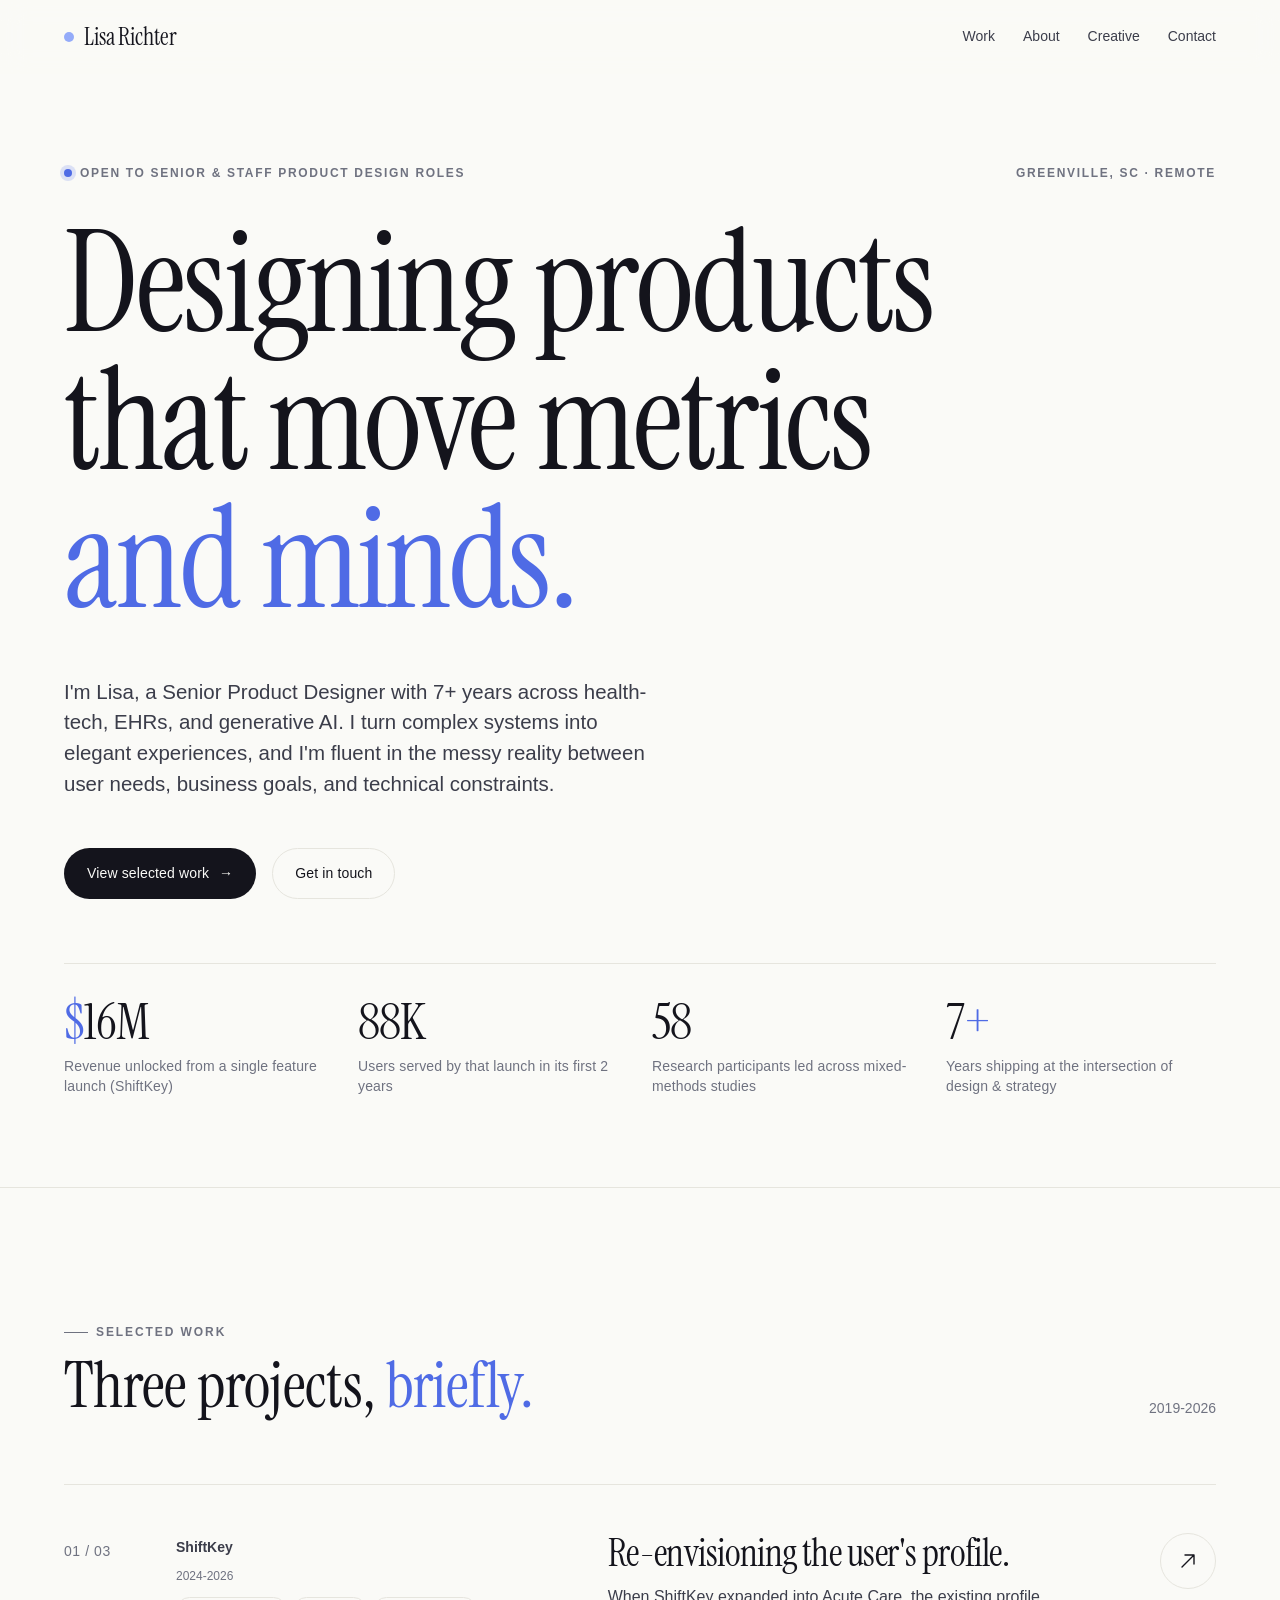
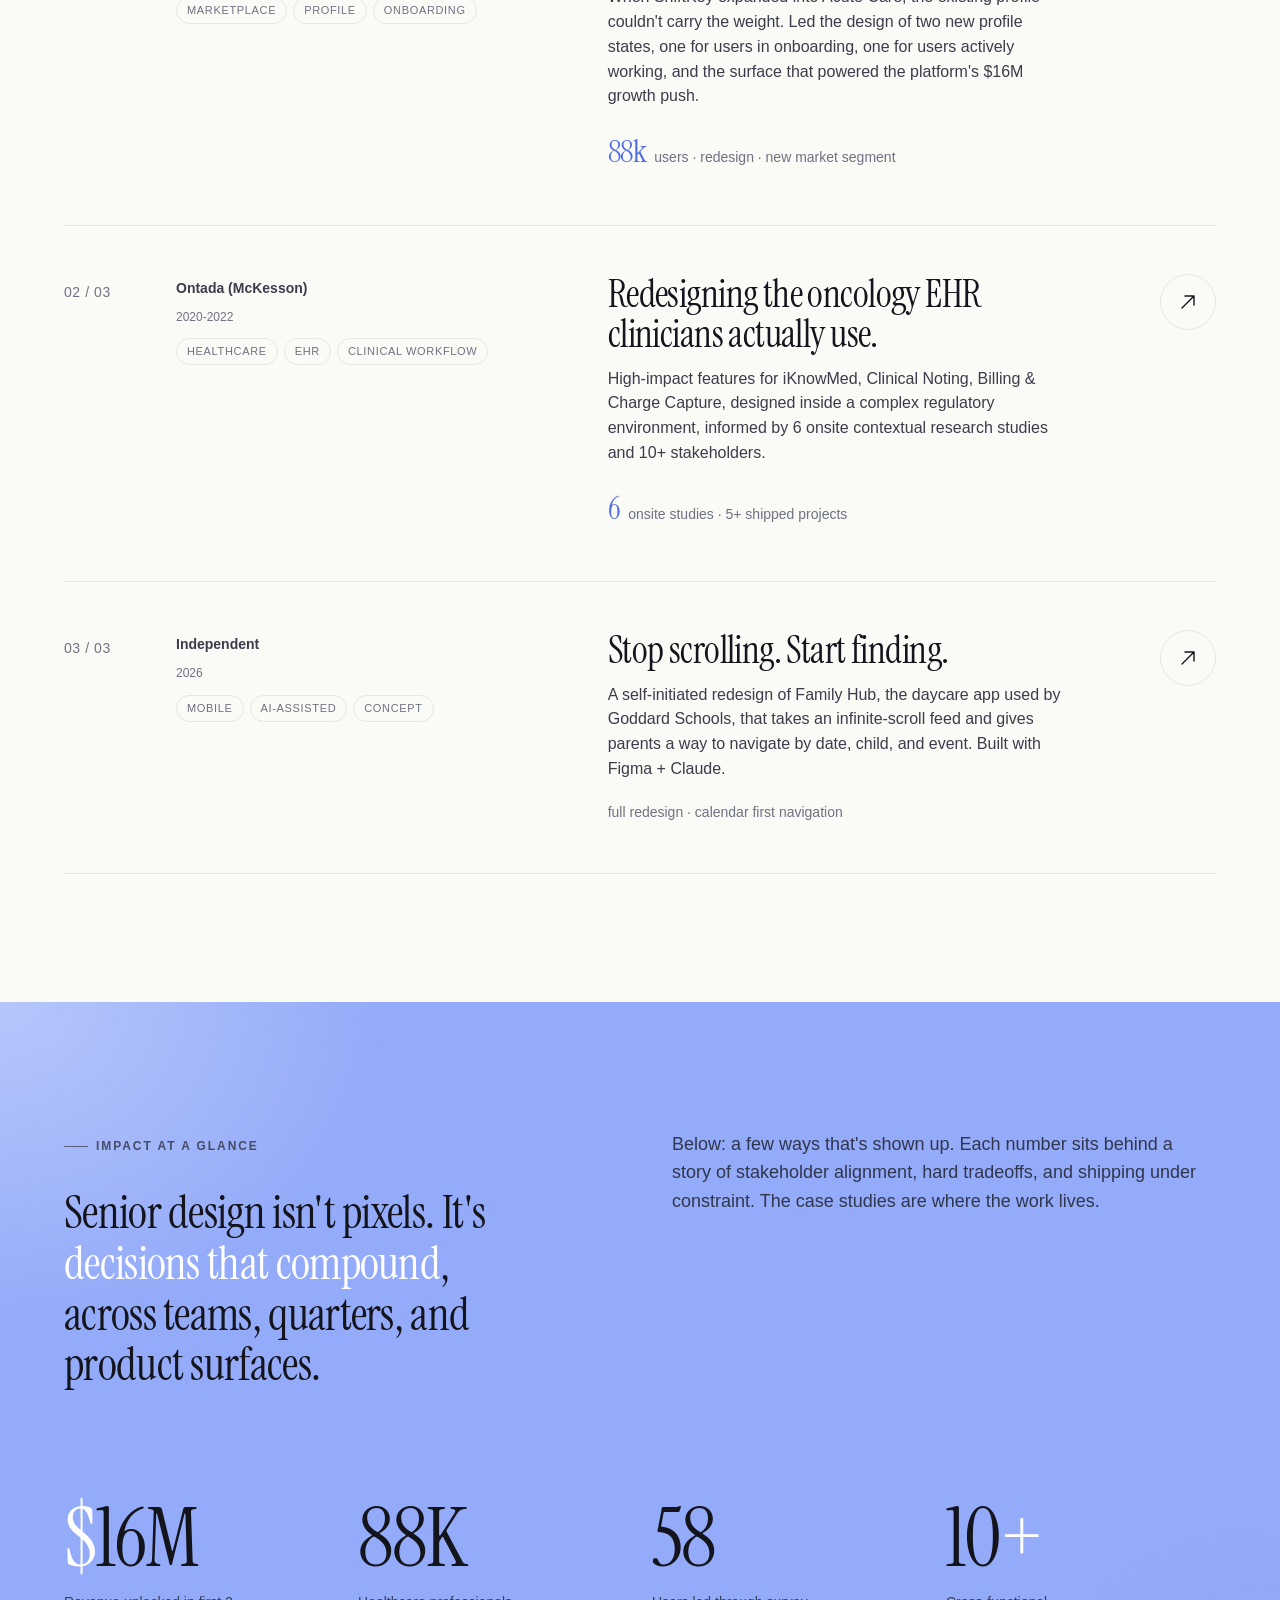
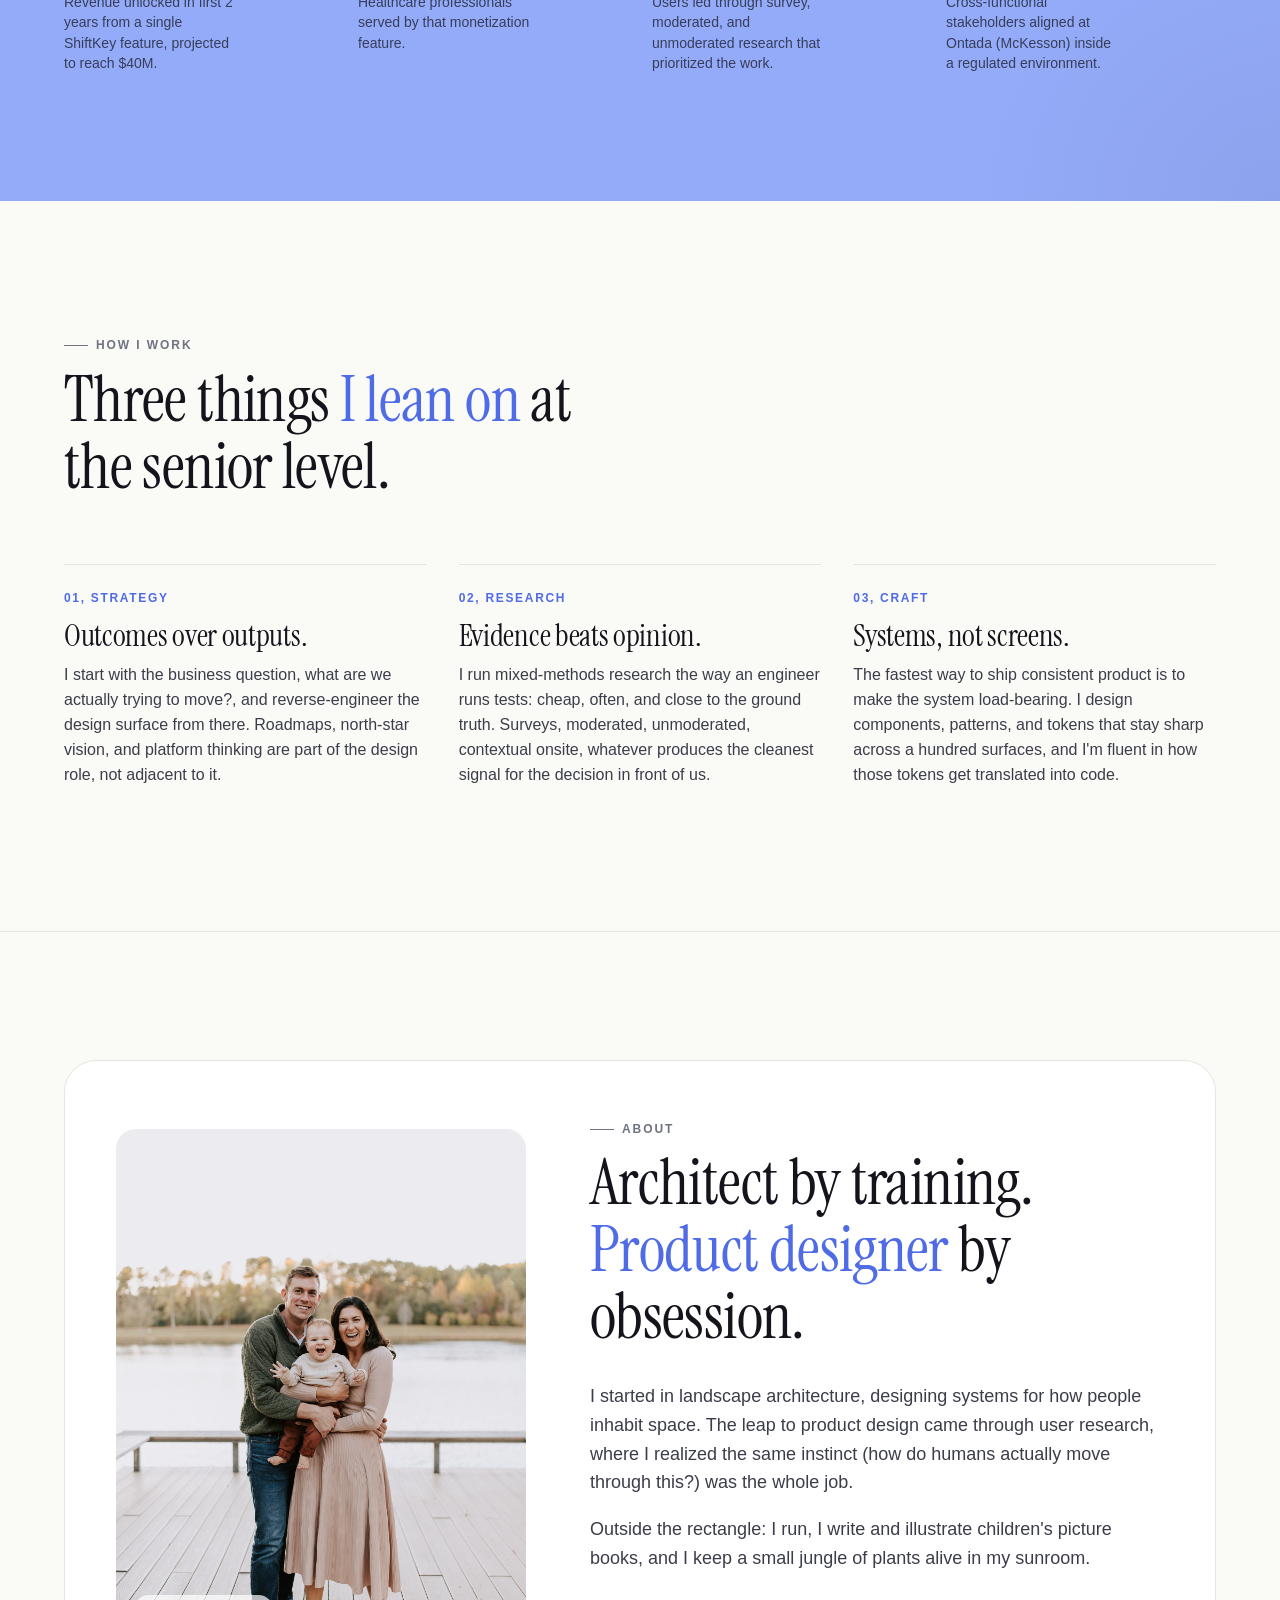
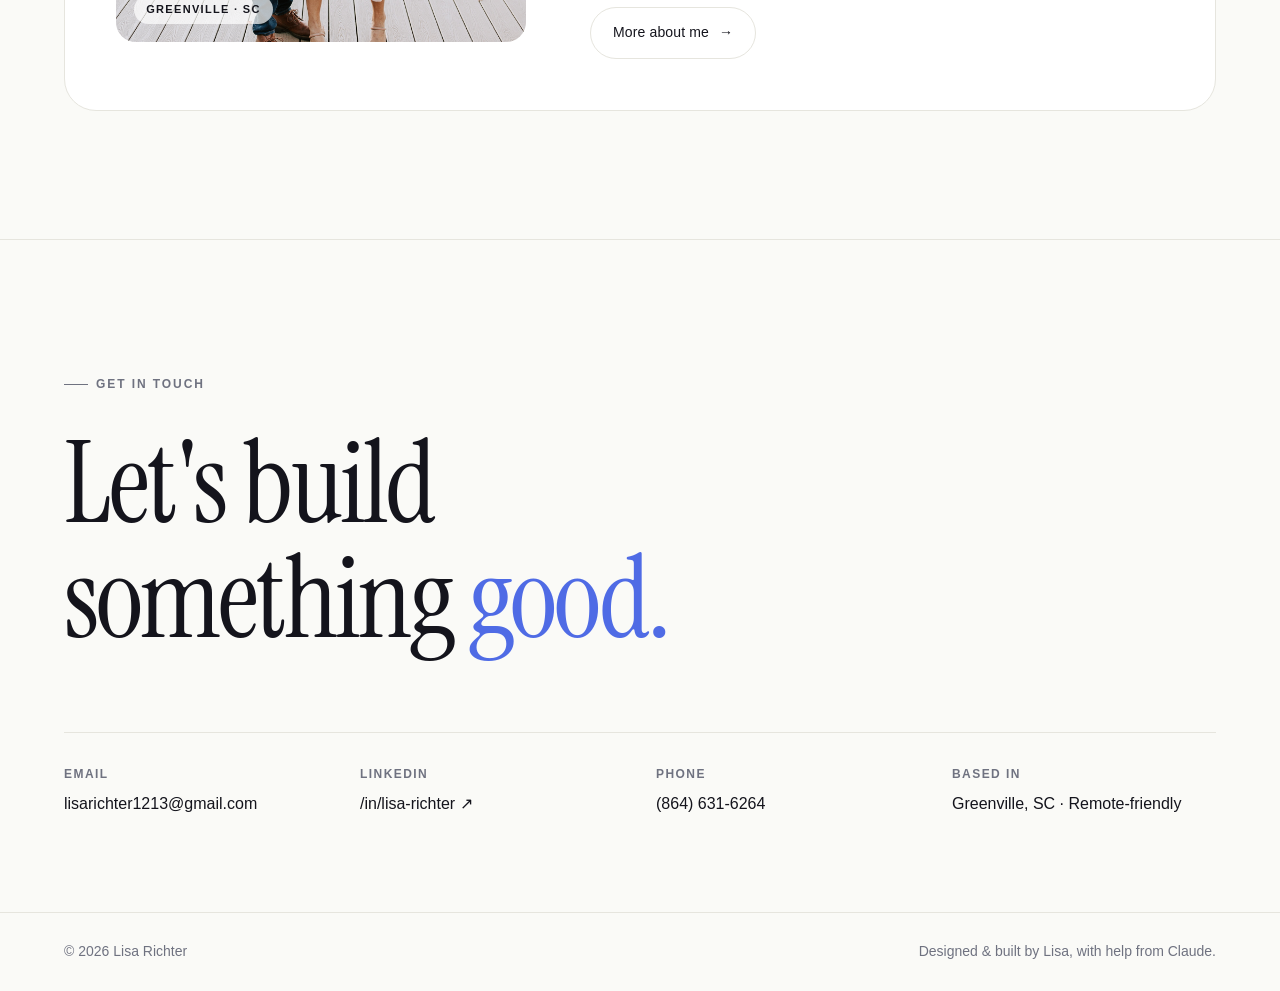
==== index.html @ 51165b33 "Initial portfolio commit — three case studies, creative gallery, password-gated work pages" ====
<!doctype html>
<html lang="en">
<head>
  <meta charset="utf-8" />
  <meta name="viewport" content="width=device-width, initial-scale=1" />
  <title>Lisa Richter, Senior Product Designer</title>
  <meta name="description" content="Senior Product Designer with 7+ years across health-tech, EHRs, and generative AI. Led monetization design at ShiftKey that unlocked $16M in revenue across 88K users." />
  <meta name="theme-color" content="#FAF8F3" />

  <!-- Open Graph -->
  <meta property="og:title" content="Lisa Richter, Senior Product Designer" />
  <meta property="og:description" content="Designing products that move metrics and minds. 7+ years in health-tech, EHRs, and generative AI." />
  <meta property="og:type" content="website" />

  <!-- Fonts: Fraunces (display) + Inter (sans) + JetBrains Mono -->
  <link rel="preconnect" href="https://fonts.googleapis.com" />
  <link rel="preconnect" href="https://fonts.gstatic.com" crossorigin />
  <link rel="stylesheet" href="https://fonts.googleapis.com/css2?family=Instrument+Serif:ital@0;1&family=Newsreader:ital,opsz,wght@0,6..72,200..700;1,6..72,200..700&display=swap" />

  <link rel="stylesheet" href="styles.css" />
  <link rel="icon" href="data:image/svg+xml,%3Csvg xmlns='http://www.w3.org/2000/svg' viewBox='0 0 100 100'%3E%3Ccircle cx='50' cy='50' r='40' fill='%2394ABF9'/%3E%3C/svg%3E" />
</head>
<body>
  <a href="#main" class="skip">Skip to content</a>

  <header class="nav" id="nav">
    <a href="/" class="nav-brand"><span class="dot" aria-hidden="true"></span>Lisa Richter</a>
    <nav class="nav-links" aria-label="Primary">
      <a href="#work">Work</a>
      <a href="about.html">About</a>
      <a href="creative.html">Creative</a>
      <a href="#contact">Contact</a>
    </nav>
  </header>

  <main id="main">

    <!-- ============ HERO ============ -->
    <section class="hero">
      <div class="container">
        <div class="hero-eyebrow-row reveal">
          <span class="meta"><span class="status-dot" aria-hidden="true"></span> Open to Senior &amp; Staff Product Design roles</span>
          <span class="meta">Greenville, SC · Remote</span>
        </div>

        <h1 class="hero-title reveal">
          Designing products<br />
          that move metrics<br />
          <span class="accent">and&nbsp;minds.</span>
        </h1>

        <p class="hero-sub reveal">
          I'm Lisa, a Senior Product Designer with 7+ years across health-tech,
          EHRs, and generative AI. I turn complex systems into elegant experiences,
          and I'm fluent in the messy reality between user needs, business goals,
          and technical constraints.
        </p>

        <div class="cta-row reveal">
          <a href="#work" class="btn btn-primary">View selected work <span class="arrow">→</span></a>
          <a href="mailto:lisarichter1213@gmail.com" class="btn btn-ghost">Get in touch</a>
        </div>

        <div class="hero-stats reveal">
          <div class="stat">
            <div class="num"><span class="sym">$</span>16M</div>
            <div class="label">Revenue unlocked from a single feature launch (ShiftKey)</div>
          </div>
          <div class="stat">
            <div class="num">88K</div>
            <div class="label">Users served by that launch in its first 2 years</div>
          </div>
          <div class="stat">
            <div class="num">58</div>
            <div class="label">Research participants led across mixed-methods studies</div>
          </div>
          <div class="stat">
            <div class="num">7<span class="sym">+</span></div>
            <div class="label">Years shipping at the intersection of design &amp; strategy</div>
          </div>
        </div>
      </div>
    </section>

    <hr class="divider" />

    <!-- ============ SELECTED WORK ============ -->
    <section id="work">
      <div class="container">
        <div class="section-head reveal">
          <div>
            <span class="eyebrow">Selected Work</span>
            <h2 class="mt-3">Three projects, <span class="italic-accent">briefly.</span></h2>
          </div>
          <div class="meta">2019-2026</div>
        </div>

        <div class="work-list">

          <a href="work/shiftkey.html" class="work-card reveal">
            <div class="work-num">01 / 03</div>
            <div class="work-meta">
              <span class="company">ShiftKey</span>
              <span class="year">2024-2026</span>
              <div class="tags">
                <span class="tag">Marketplace</span>
                <span class="tag">Profile</span>
                <span class="tag">Onboarding</span>
              </div>
            </div>
            <div class="work-body">
              <h3>Re-envisioning the user's profile.</h3>
              <p class="summary">When ShiftKey expanded into Acute Care, the existing profile couldn't carry the weight. Led the design of two new profile states, one for users in onboarding, one for users actively working, and the surface that powered the platform's $16M growth push.</p>
              <div class="stat-inline"><strong>88k</strong> users · redesign · new market segment</div>
            </div>
            <span class="work-arrow" aria-hidden="true">
              <svg width="18" height="18" viewBox="0 0 18 18" fill="none"><path d="M3 15L15 3M15 3H6M15 3V12" stroke="currentColor" stroke-width="1.4" stroke-linecap="round" stroke-linejoin="round"/></svg>
            </span>
          </a>

          <a href="work/iknowmed.html" class="work-card reveal">
            <div class="work-num">02 / 03</div>
            <div class="work-meta">
              <span class="company">Ontada (McKesson)</span>
              <span class="year">2020-2022</span>
              <div class="tags">
                <span class="tag">Healthcare</span>
                <span class="tag">EHR</span>
                <span class="tag">Clinical Workflow</span>
              </div>
            </div>
            <div class="work-body">
              <h3>Redesigning the oncology EHR clinicians actually use.</h3>
              <p class="summary">High-impact features for iKnowMed, Clinical Noting, Billing &amp; Charge Capture, designed inside a complex regulatory environment, informed by 6 onsite contextual research studies and 10+ stakeholders.</p>
              <div class="stat-inline"><strong>6</strong> onsite studies · 5+ shipped projects</div>
            </div>
            <span class="work-arrow" aria-hidden="true">
              <svg width="18" height="18" viewBox="0 0 18 18" fill="none"><path d="M3 15L15 3M15 3H6M15 3V12" stroke="currentColor" stroke-width="1.4" stroke-linecap="round" stroke-linejoin="round"/></svg>
            </span>
          </a>

          <a href="work/family-hub.html" class="work-card reveal">
            <div class="work-num">03 / 03</div>
            <div class="work-meta">
              <span class="company">Independent</span>
              <span class="year">2026</span>
              <div class="tags">
                <span class="tag">Mobile</span>
                <span class="tag">AI-assisted</span>
                <span class="tag">Concept</span>
              </div>
            </div>
            <div class="work-body">
              <h3>Stop scrolling. Start finding.</h3>
              <p class="summary">A self-initiated redesign of Family Hub, the daycare app used by Goddard Schools, that takes an infinite-scroll feed and gives parents a way to navigate by date, child, and event. Built with Figma + Claude.</p>
              <div class="stat-inline mono">full redesign · calendar first navigation</div>
            </div>
            <span class="work-arrow" aria-hidden="true">
              <svg width="18" height="18" viewBox="0 0 18 18" fill="none"><path d="M3 15L15 3M15 3H6M15 3V12" stroke="currentColor" stroke-width="1.4" stroke-linecap="round" stroke-linejoin="round"/></svg>
            </span>
          </a>

        </div>
      </div>
    </section>

    <!-- ============ IMPACT BAND (DARK) ============ -->
    <section class="band-dark">
      <div class="container">
        <div class="split">
          <div class="reveal">
            <span class="eyebrow">Impact at a glance</span>
            <p class="pull mt-6">
              Senior design isn't pixels. It's <span class="accent">decisions that compound</span>, across teams, quarters, and product surfaces.
            </p>
          </div>
          <div class="reveal">
            <p class="body-lg">
              Below: a few ways that's shown up. Each number sits behind a story of stakeholder alignment, hard tradeoffs, and shipping under constraint. The case studies are where the work lives.
            </p>
          </div>
        </div>

        <div class="metric-grid">
          <div class="metric reveal">
            <div class="v"><span class="sym">$</span>16M</div>
            <div class="l">Revenue unlocked in first 2 years from a single ShiftKey feature, projected to reach $40M.</div>
          </div>
          <div class="metric reveal">
            <div class="v">88K</div>
            <div class="l">Healthcare professionals served by that monetization feature.</div>
          </div>
          <div class="metric reveal">
            <div class="v">58</div>
            <div class="l">Users led through survey, moderated, and unmoderated research that prioritized the work.</div>
          </div>
          <div class="metric reveal">
            <div class="v">10<span class="sym">+</span></div>
            <div class="l">Cross-functional stakeholders aligned at Ontada (McKesson) inside a regulated environment.</div>
          </div>
        </div>
      </div>
    </section>

    <!-- ============ APPROACH ============ -->
    <section id="approach">
      <div class="container">
        <div class="section-head reveal">
          <div>
            <span class="eyebrow">How I work</span>
            <h2 class="mt-3">Three things <span class="italic-accent">I lean on</span> at the senior level.</h2>
          </div>
        </div>

        <div class="principle-grid">
          <div class="principle reveal">
            <div class="n">01, Strategy</div>
            <h4>Outcomes over outputs.</h4>
            <p>I start with the business question, what are we actually trying to move?, and reverse-engineer the design surface from there. Roadmaps, north-star vision, and platform thinking are part of the design role, not adjacent to it.</p>
          </div>
          <div class="principle reveal">
            <div class="n">02, Research</div>
            <h4>Evidence beats opinion.</h4>
            <p>I run mixed-methods research the way an engineer runs tests: cheap, often, and close to the ground truth. Surveys, moderated, unmoderated, contextual onsite, whatever produces the cleanest signal for the decision in front of us.</p>
          </div>
          <div class="principle reveal">
            <div class="n">03, Craft</div>
            <h4>Systems, not screens.</h4>
            <p>The fastest way to ship consistent product is to make the system load-bearing. I design components, patterns, and tokens that stay sharp across a hundred surfaces, and I'm fluent in how those tokens get translated into code.</p>
          </div>
        </div>
      </div>
    </section>

    <hr class="divider" />

    <!-- ============ ABOUT TEASER ============ -->
    <section id="about-teaser">
      <div class="container">
        <div class="about-card reveal">
          <div class="portrait">
            <img src="images/Personal-Me.JPG" alt="Photo of Lisa Richter" loading="lazy" />
            <span class="tag">Greenville · SC</span>
          </div>
          <div>
            <span class="eyebrow">About</span>
            <h2 class="mt-3">Architect by training. <span class="italic-accent">Product designer</span> by obsession.</h2>
            <p class="body-lg mt-6">
              I started in landscape architecture, designing systems for how people inhabit space. The leap to product design came through user research, where I realized the same instinct (how do humans actually move through this?) was the whole job.
            </p>
            <p class="body-lg">
              Outside the rectangle: I run, I write and illustrate children's picture books, and I keep a small jungle of plants alive in my sunroom.
            </p>
            <a href="about.html" class="btn btn-ghost mt-4">More about me <span class="arrow">→</span></a>
          </div>
        </div>
      </div>
    </section>

    <hr class="divider" />

    <!-- ============ CONTACT ============ -->
    <section id="contact" class="contact">
      <div class="container">
        <span class="eyebrow reveal">Get in touch</span>
        <div class="reveal mt-6">
          <a href="mailto:lisarichter1213@gmail.com" class="big-link">Let's&nbsp;build<br />something&nbsp;<span class="italic-accent">good.</span></a>
        </div>

        <div class="contact-grid reveal">
          <div class="item">
            <div class="k">Email</div>
            <a class="v" href="mailto:lisarichter1213@gmail.com">lisarichter1213@gmail.com</a>
          </div>
          <div class="item">
            <div class="k">LinkedIn</div>
            <a class="v" href="https://www.linkedin.com/in/lisa-richter" target="_blank" rel="noopener">/in/lisa-richter ↗</a>
          </div>
          <div class="item">
            <div class="k">Phone</div>
            <a class="v" href="tel:8646316264">(864) 631-6264</a>
          </div>
          <div class="item">
            <div class="k">Based in</div>
            <div class="v">Greenville, SC · Remote-friendly</div>
          </div>
        </div>
      </div>
    </section>
  </main>

  <footer class="footer">
    <div>© 2026 Lisa Richter</div>
    <div>Designed &amp; built by Lisa, with help from Claude.</div>
  </footer>

  <script src="script.js" defer></script>
</body>
</html>
---- styles.css ----
/* =========================================================
   Lisa Richter — Portfolio
   Design system + global styles
   v2 — Instrument Serif / Helvetica Neue / Newsreader
        Periwinkle (#94ABF9) bright accent
   ========================================================= */

/* ---------- Tokens ---------- */
:root {
  /* Color */
  --bg: #FAFAF7;                /* warm off-white, slightly cooler */
  --bg-elev: #FFFFFF;
  --bg-band: #94ABF9;           /* bright periwinkle band */
  --bg-dark: #14141C;           /* very dark navy-ink for inverted moments */
  --ink: #14141C;
  --ink-2: #3B3D4A;
  --muted: #6F7280;
  --rule: #E6E5DE;
  --rule-soft: #F0EFE8;
  --accent: #94ABF9;            /* primary — bright periwinkle */
  --accent-soft: #DDE3FB;       /* very soft tint for backgrounds */
  --accent-deep: #4F6BE5;       /* accessible blue for text/links */
  --accent-glow: #B8C6FB;       /* lightest tint for hover gradients */

  /* Type */
  --font-display: "Instrument Serif", "Iowan Old Style", "Apple Garamond", Georgia, serif;
  --font-sans: "Helvetica Neue", Helvetica, Arial, "Inter", sans-serif;
  --font-italic: "Newsreader", "Iowan Old Style", Georgia, serif;

  /* Type scale (clamped for fluid responsiveness) */
  --fs-xs: 12px;
  --fs-sm: 14px;
  --fs-base: 16px;
  --fs-lg: 18px;
  --fs-xl: 20px;
  --fs-2xl: clamp(24px, 2.4vw, 32px);
  --fs-3xl: clamp(32px, 3.4vw, 44px);
  --fs-4xl: clamp(40px, 5vw, 64px);
  --fs-5xl: clamp(56px, 8vw, 116px);
  --fs-6xl: clamp(72px, 11vw, 176px);

  /* Spacing */
  --sp-1: 4px;
  --sp-2: 8px;
  --sp-3: 12px;
  --sp-4: 16px;
  --sp-5: 24px;
  --sp-6: 32px;
  --sp-7: 48px;
  --sp-8: 64px;
  --sp-9: 96px;
  --sp-10: 128px;
  --sp-11: 160px;

  /* Layout */
  --container: 1440px;
  --gutter: clamp(20px, 5vw, 64px);

  /* Motion */
  --ease: cubic-bezier(0.22, 1, 0.36, 1);
  --ease-snap: cubic-bezier(0.6, 0.05, 0.05, 0.95);
  --dur-fast: 180ms;
  --dur-mid: 320ms;
  --dur-slow: 600ms;

  /* Shadows */
  --shadow-1: 0 1px 2px rgba(20, 20, 28, 0.04);
  --shadow-2: 0 12px 36px -12px rgba(20, 20, 28, 0.12);
  --shadow-3: 0 28px 64px -24px rgba(20, 20, 28, 0.18);

  /* Radii */
  --r-sm: 6px;
  --r-md: 12px;
  --r-lg: 20px;
  --r-xl: 32px;
}

/* ---------- Reset ---------- */
*, *::before, *::after { box-sizing: border-box; }
html, body { margin: 0; padding: 0; }
html { scroll-behavior: smooth; -webkit-text-size-adjust: 100%; }
img, svg, video { display: block; max-width: 100%; height: auto; }
button { font: inherit; cursor: pointer; background: none; border: 0; padding: 0; color: inherit; }
a { color: inherit; text-decoration: none; }
input, textarea, select { font: inherit; }

/* ---------- Base ---------- */
body {
  background: var(--bg);
  color: var(--ink);
  font-family: var(--font-sans);
  font-size: var(--fs-base);
  line-height: 1.55;
  font-feature-settings: "kern", "ss01";
  -webkit-font-smoothing: antialiased;
  -moz-osx-font-smoothing: grayscale;
  text-rendering: optimizeLegibility;
  overflow-x: hidden;
}

::selection { background: var(--accent); color: var(--ink); }

/* Skip to content (a11y) */
.skip {
  position: absolute; left: -9999px; top: 8px;
  background: var(--ink); color: var(--bg); padding: 8px 14px;
  border-radius: var(--r-sm);
  font-size: var(--fs-sm); z-index: 1000;
}
.skip:focus { left: 16px; }

/* Focus rings */
:focus-visible {
  outline: 2px solid var(--accent-deep);
  outline-offset: 3px;
  border-radius: 2px;
}

/* ---------- Typography ---------- */
h1, h2, h3, h4 {
  font-family: var(--font-display);
  font-weight: 400;
  line-height: 1.02;
  letter-spacing: -0.01em;
  margin: 0;
  color: var(--ink);
}

h1 { font-size: var(--fs-5xl); }
h2 { font-size: var(--fs-4xl); line-height: 1.04; }
h3 { font-size: var(--fs-2xl); line-height: 1.15; }
h4 { font-size: var(--fs-xl); line-height: 1.25; font-weight: 500; font-family: var(--font-sans); letter-spacing: -0.005em; }

.eyebrow {
  font-family: var(--font-sans);
  font-size: var(--fs-xs);
  font-weight: 600;
  letter-spacing: 0.16em;
  text-transform: uppercase;
  color: var(--muted);
  display: inline-flex; align-items: center; gap: 8px;
}
.eyebrow::before {
  content: ""; width: 24px; height: 1px; background: var(--muted);
}

.lede {
  font-family: var(--font-italic);
  font-size: clamp(20px, 2.2vw, 28px);
  font-weight: 400;
  line-height: 1.4;
  color: var(--ink-2);
  letter-spacing: -0.005em;
}

p { margin: 0 0 1em; max-width: 64ch; color: var(--ink-2); }
.body-lg { font-size: var(--fs-lg); line-height: 1.6; max-width: 60ch; }

.italic-accent {
  font-family: var(--font-display);
  color: var(--accent-deep);
  font-weight: 400;
}

/* ---------- Layout ---------- */
.container {
  width: 100%;
  max-width: var(--container);
  margin: 0 auto;
  padding-left: var(--gutter);
  padding-right: var(--gutter);
}

section { padding: var(--sp-10) 0; }
@media (max-width: 720px) { section { padding: var(--sp-9) 0; } }

.divider { height: 1px; background: var(--rule); margin: 0; border: 0; }

/* ---------- Nav ---------- */
.nav {
  position: sticky; top: 0; z-index: 50;
  display: flex; align-items: center; justify-content: space-between;
  padding: 18px var(--gutter);
  background: rgba(250, 250, 247, 0.78);
  backdrop-filter: blur(14px);
  -webkit-backdrop-filter: blur(14px);
  border-bottom: 1px solid transparent;
  transition: border-color var(--dur-mid) var(--ease), background var(--dur-mid) var(--ease);
}
.nav.scrolled { border-bottom-color: var(--rule); }

.nav-brand {
  font-family: var(--font-display);
  font-size: 24px;
  font-weight: 400;
  letter-spacing: -0.005em;
  display: inline-flex; align-items: center; gap: 10px;
}
.nav-brand .dot {
  width: 10px; height: 10px; background: var(--accent); border-radius: 50%;
  display: inline-block;
}

.nav-links {
  display: flex; align-items: center; gap: 28px;
  font-size: var(--fs-sm);
  font-weight: 500;
}
.nav-links a {
  color: var(--ink-2);
  position: relative;
  padding: 6px 0;
  transition: color var(--dur-fast) var(--ease);
}
.nav-links a::after {
  content: ""; position: absolute; left: 0; right: 100%; bottom: 2px;
  height: 1.5px; background: var(--accent-deep);
  transition: right var(--dur-mid) var(--ease);
}
.nav-links a:hover, .nav-links a:focus-visible { color: var(--ink); }
.nav-links a:hover::after, .nav-links a:focus-visible::after, .nav-links a[aria-current="page"]::after { right: 0; }

@media (max-width: 640px) {
  .nav-links { gap: 18px; font-size: var(--fs-xs); letter-spacing: 0.04em; }
  .nav { padding: 14px var(--gutter); }
}

/* ---------- Hero ---------- */
.hero {
  padding-top: clamp(64px, 10vh, 160px);
  padding-bottom: clamp(64px, 10vh, 160px);
  position: relative;
}
.hero-grid {
  display: grid;
  grid-template-columns: 1fr;
  gap: var(--sp-8);
}
.hero-eyebrow-row {
  display: flex; align-items: center; justify-content: space-between;
  gap: var(--sp-5);
  margin-bottom: var(--sp-6);
}
.hero-eyebrow-row .meta {
  font-size: var(--fs-xs);
  letter-spacing: 0.14em;
  text-transform: uppercase;
  color: var(--muted);
  font-weight: 600;
  display: inline-flex; align-items: center; gap: 8px;
}
.status-dot {
  width: 8px; height: 8px; border-radius: 50%;
  background: var(--accent-deep);
  box-shadow: 0 0 0 4px rgba(79, 107, 229, 0.18);
  animation: pulse 2.4s var(--ease) infinite;
}
@keyframes pulse {
  0%, 100% { box-shadow: 0 0 0 4px rgba(79, 107, 229, 0.18); }
  50% { box-shadow: 0 0 0 8px rgba(79, 107, 229, 0.04); }
}

.hero-title {
  font-size: var(--fs-6xl);
  letter-spacing: -0.02em;
  font-weight: 400;
  font-family: var(--font-display);
  max-width: 14ch;
  line-height: 0.98;
}
.hero-title .accent {
  font-family: var(--font-display);
  color: var(--accent-deep);
  font-weight: 400;
}

.hero-sub {
  font-size: clamp(18px, 1.6vw, 22px);
  line-height: 1.5;
  color: var(--ink-2);
  max-width: 52ch;
  margin-top: var(--sp-7);
}

/* Hero stat strip */
.hero-stats {
  margin-top: var(--sp-8);
  display: grid;
  grid-template-columns: repeat(4, 1fr);
  gap: var(--sp-5);
  border-top: 1px solid var(--rule);
  padding-top: var(--sp-6);
}
.stat .num {
  font-family: var(--font-display);
  font-size: clamp(36px, 4vw, 64px);
  font-weight: 400;
  letter-spacing: -0.02em;
  line-height: 1;
  color: var(--ink);
}
.stat .num .sym { color: var(--accent-deep); font-family: var(--font-display); }
.stat .label {
  margin-top: 10px;
  font-size: var(--fs-sm);
  color: var(--muted);
  line-height: 1.4;
  letter-spacing: 0.01em;
  font-weight: 500;
}
@media (max-width: 720px) {
  .hero-stats { grid-template-columns: repeat(2, 1fr); }
}

/* CTA buttons */
.cta-row {
  margin-top: var(--sp-7);
  display: flex; flex-wrap: wrap;
  gap: var(--sp-4);
}
.btn {
  display: inline-flex; align-items: center; gap: 10px;
  padding: 14px 22px;
  border-radius: 999px;
  font-size: var(--fs-sm);
  font-weight: 500;
  letter-spacing: 0.01em;
  transition: transform var(--dur-fast) var(--ease), background var(--dur-fast) var(--ease), color var(--dur-fast) var(--ease), box-shadow var(--dur-fast) var(--ease), border-color var(--dur-fast) var(--ease);
  border: 1px solid transparent;
}
.btn:hover { transform: translateY(-1px); }
.btn-primary {
  background: var(--ink);
  color: var(--bg);
}
.btn-primary:hover { background: var(--accent-deep); }
.btn-ghost {
  background: transparent;
  border-color: var(--rule);
  color: var(--ink);
}
.btn-ghost:hover { border-color: var(--accent-deep); color: var(--accent-deep); background: var(--bg-elev); }
.btn .arrow {
  display: inline-block;
  transition: transform var(--dur-fast) var(--ease);
}
.btn:hover .arrow { transform: translateX(3px); }

/* ---------- Section header ---------- */
.section-head {
  display: flex; flex-wrap: wrap; align-items: end;
  justify-content: space-between;
  gap: var(--sp-6);
  margin-bottom: var(--sp-8);
}
.section-head h2 { max-width: 18ch; }
.section-head .meta {
  font-size: var(--fs-sm);
  color: var(--muted);
  font-feature-settings: "tnum";
  font-weight: 500;
}

/* ---------- Work grid ---------- */
.work-list {
  display: grid;
  grid-template-columns: 1fr;
  border-top: 1px solid var(--rule);
}

.work-card {
  display: grid;
  grid-template-columns: 80px 1.2fr 1.4fr 110px;
  gap: var(--sp-6);
  padding: var(--sp-7) 0;
  border-bottom: 1px solid var(--rule);
  position: relative;
  align-items: start;
  transition: padding var(--dur-mid) var(--ease);
}
.work-card:hover { padding-left: 14px; }
.work-card:hover .work-arrow { transform: translate(6px, -6px); }
.work-card::before {
  content: "";
  position: absolute; inset: 0;
  background: linear-gradient(90deg, var(--accent-soft) 0%, transparent 60%);
  opacity: 0;
  transition: opacity var(--dur-mid) var(--ease);
  pointer-events: none;
  z-index: -1;
}
.work-card:hover::before { opacity: 0.6; }

.work-num {
  font-family: var(--font-sans);
  font-size: var(--fs-sm);
  color: var(--muted);
  letter-spacing: 0.04em;
  font-feature-settings: "tnum";
  font-weight: 500;
  padding-top: 8px;
}

.work-meta {
  display: flex; flex-direction: column; gap: 8px;
  padding-top: 4px;
}
.work-meta .company {
  font-size: var(--fs-sm);
  font-weight: 600;
  color: var(--ink-2);
}
.work-meta .year {
  font-size: var(--fs-xs);
  color: var(--muted);
  font-feature-settings: "tnum";
  font-weight: 500;
}
.work-meta .tags {
  display: flex; flex-wrap: wrap; gap: 6px;
  margin-top: 4px;
}
.work-meta .tag {
  font-size: 11px; letter-spacing: 0.06em; text-transform: uppercase;
  color: var(--muted);
  border: 1px solid var(--rule);
  border-radius: 999px;
  padding: 4px 10px;
  font-weight: 500;
}

.work-body h3 {
  font-family: var(--font-display);
  font-size: clamp(28px, 3vw, 44px);
  font-weight: 400;
  letter-spacing: -0.015em;
  line-height: 1.05;
  margin-bottom: 12px;
}
.work-body .summary {
  font-size: var(--fs-base);
  line-height: 1.55;
  color: var(--ink-2);
  margin-bottom: 12px;
  max-width: 56ch;
}
.work-body .stat-inline {
  display: inline-flex; align-items: baseline; gap: 8px;
  font-size: var(--fs-sm);
  color: var(--muted);
  margin-top: 8px;
  font-weight: 500;
}
.work-body .stat-inline strong {
  font-family: var(--font-display);
  font-size: var(--fs-2xl);
  font-weight: 400;
  letter-spacing: -0.015em;
  color: var(--accent-deep);
}

.work-arrow {
  align-self: start;
  width: 56px; height: 56px;
  border: 1px solid var(--rule);
  border-radius: 50%;
  display: inline-flex; align-items: center; justify-content: center;
  color: var(--ink);
  margin-left: auto;
  transition: transform var(--dur-mid) var(--ease), background var(--dur-mid) var(--ease), color var(--dur-mid) var(--ease), border-color var(--dur-mid) var(--ease);
}
.work-card:hover .work-arrow { background: var(--accent); color: var(--ink); border-color: var(--accent); }

@media (max-width: 900px) {
  .work-card {
    grid-template-columns: 36px 1fr 56px;
    grid-template-areas:
      "num  meta  arrow"
      "num  body  body";
    gap: var(--sp-4) var(--sp-5);
    padding: var(--sp-6) 0;
  }
  .work-num { grid-area: num; padding-top: 6px; }
  .work-meta { grid-area: meta; flex-direction: row; flex-wrap: wrap; align-items: center; gap: 12px; }
  .work-body { grid-area: body; }
  .work-arrow { grid-area: arrow; width: 44px; height: 44px; }
  .work-meta .tags { width: 100%; margin-top: 0; }
}

/* ---------- Impact band (BRIGHT) ---------- */
.band-dark {
  background: var(--bg-band);
  color: var(--ink);
  position: relative;
  overflow: hidden;
}
.band-dark::before {
  content: "";
  position: absolute; inset: 0;
  background:
    radial-gradient(60% 80% at 0% 0%, rgba(255, 255, 255, 0.32), transparent 50%),
    radial-gradient(40% 60% at 100% 100%, rgba(20, 20, 28, 0.06), transparent 60%);
  pointer-events: none;
}
.band-dark > * { position: relative; }
.band-dark h2,
.band-dark h3,
.band-dark .pull { color: var(--ink); }
.band-dark p { color: rgba(20, 20, 28, 0.78); }
.band-dark .eyebrow { color: rgba(20, 20, 28, 0.65); }
.band-dark .eyebrow::before { background: rgba(20, 20, 28, 0.55); }
.band-dark .pull .accent { color: #FFFFFF; }
.band-dark .italic-accent { color: #FFFFFF; }

.metric-grid {
  display: grid;
  grid-template-columns: repeat(4, 1fr);
  gap: var(--sp-6) var(--sp-5);
  margin-top: var(--sp-8);
}
.metric .v {
  font-family: var(--font-display);
  font-size: clamp(48px, 6.4vw, 104px);
  font-weight: 400;
  letter-spacing: -0.025em;
  line-height: 0.95;
  color: var(--ink);
}
.metric .v .sym { color: #FFFFFF; font-family: var(--font-display); }
.metric .l {
  margin-top: 14px;
  font-size: var(--fs-sm);
  color: rgba(20, 20, 28, 0.72);
  line-height: 1.45;
  max-width: 22ch;
  font-weight: 500;
}
@media (max-width: 720px) {
  .metric-grid { grid-template-columns: repeat(2, 1fr); }
}

/* ---------- Pull quote ---------- */
.pull {
  font-family: var(--font-display);
  font-size: clamp(28px, 3.6vw, 60px);
  line-height: 1.1;
  letter-spacing: -0.015em;
  font-weight: 400;
  max-width: 22ch;
}
.pull .accent {
  color: var(--accent-deep);
  font-family: var(--font-display);
}

/* ---------- Two-col split ---------- */
.split {
  display: grid;
  grid-template-columns: 1fr 1fr;
  gap: var(--sp-8);
  align-items: start;
}
@media (max-width: 900px) { .split { grid-template-columns: 1fr; } }

/* ---------- About teaser ---------- */
.about-card {
  display: grid;
  grid-template-columns: 5fr 7fr;
  gap: var(--sp-8);
  align-items: center;
  background: var(--bg-elev);
  border: 1px solid var(--rule);
  border-radius: var(--r-xl);
  padding: clamp(24px, 4vw, 56px);
}
.about-card .portrait {
  aspect-ratio: 4 / 5;
  background: linear-gradient(135deg, var(--accent-glow), var(--accent));
  border-radius: var(--r-lg);
  position: relative; overflow: hidden;
  display: flex; align-items: end; justify-content: start;
  padding: 18px;
  color: var(--ink);
}
.about-card .portrait::before {
  content: "";
  position: absolute; inset: 0;
  background:
    radial-gradient(120% 80% at 0% 100%, rgba(20, 20, 28, 0.16), transparent 60%),
    radial-gradient(80% 60% at 100% 0%, rgba(255, 255, 255, 0.5), transparent 60%);
}
.about-card .portrait .tag {
  position: relative;
  z-index: 2;
  font-family: var(--font-sans);
  font-size: 11px;
  letter-spacing: 0.12em;
  text-transform: uppercase;
  font-weight: 600;
  background: rgba(255, 255, 255, 0.7);
  color: var(--ink);
  padding: 6px 12px; border-radius: 999px;
}
.about-card .portrait img {
  position: absolute;
  inset: 0;
  width: 100%;
  height: 100%;
  object-fit: cover;
  z-index: 1;
}
.about-card .portrait:has(img) { background: var(--bg-elev); }
.about-card .portrait:has(img)::before { display: none; }

/* Personal photos on about page — frame-free, natural size */
.personal-grid {
  display: grid;
  grid-template-columns: 1fr 1fr;
  gap: var(--sp-5);
  margin-top: var(--sp-7);
  align-items: start;
}
@media (max-width: 720px) { .personal-grid { grid-template-columns: 1fr; } }

.personal-photo {
  background: transparent;
  border: 0;
  border-radius: 0;
  overflow: hidden;
  aspect-ratio: 4 / 5;
}
.personal-photo img {
  width: 100%;
  height: 100%;
  display: block;
  object-fit: cover;
}

/* Bigger, more central personal section on the about page */
.personal-feature {
  margin-top: var(--sp-7);
  display: grid;
  grid-template-columns: 1fr;
  gap: var(--sp-5);
}
.personal-feature img {
  width: 100%;
  height: auto;
  display: block;
}
.personal-feature .caption {
  font-family: var(--font-italic);
  font-size: var(--fs-lg);
  color: var(--ink-2);
  max-width: 56ch;
}
@media (max-width: 760px) {
  .about-card { grid-template-columns: 1fr; }
}

/* ---------- Process / approach ---------- */
.principle-grid {
  display: grid;
  grid-template-columns: repeat(3, 1fr);
  gap: var(--sp-6);
  margin-top: var(--sp-7);
}
.principle {
  border-top: 1px solid var(--rule);
  padding-top: var(--sp-5);
}
.principle .n {
  font-family: var(--font-sans);
  font-size: var(--fs-xs);
  color: var(--accent-deep);
  letter-spacing: 0.14em;
  text-transform: uppercase;
  font-weight: 600;
  font-feature-settings: "tnum";
  margin-bottom: 12px;
}
.principle h4 {
  margin-bottom: 10px;
  font-family: var(--font-display);
  font-size: var(--fs-2xl);
  font-weight: 400;
  letter-spacing: -0.01em;
  line-height: 1.1;
}
@media (max-width: 760px) { .principle-grid { grid-template-columns: 1fr; } }

/* ---------- Contact ---------- */
.contact {
  padding-top: var(--sp-10);
  padding-bottom: var(--sp-9);
}
.contact .big-link {
  display: inline-block;
  font-family: var(--font-display);
  font-size: clamp(48px, 9vw, 168px);
  letter-spacing: -0.025em;
  line-height: 1;
  font-weight: 400;
  color: var(--ink);
  position: relative;
  padding-bottom: 12px;
  background-image: linear-gradient(var(--accent), var(--accent));
  background-size: 0% 6px;
  background-repeat: no-repeat;
  background-position: 0 100%;
  transition: background-size var(--dur-slow) var(--ease), color var(--dur-mid) var(--ease);
}
.contact .big-link:hover { background-size: 100% 6px; color: var(--accent-deep); }

.contact-grid {
  margin-top: var(--sp-8);
  display: grid;
  grid-template-columns: repeat(4, 1fr);
  gap: var(--sp-6);
  border-top: 1px solid var(--rule);
  padding-top: var(--sp-6);
}
.contact-grid .item .k {
  font-size: var(--fs-xs); letter-spacing: 0.12em; text-transform: uppercase;
  color: var(--muted); margin-bottom: 8px;
  font-weight: 600;
}
.contact-grid .item .v {
  font-size: var(--fs-base); color: var(--ink); font-weight: 500;
}
.contact-grid a.v:hover { color: var(--accent-deep); }
@media (max-width: 760px) { .contact-grid { grid-template-columns: 1fr 1fr; } }

/* ---------- Footer ---------- */
.footer {
  border-top: 1px solid var(--rule);
  padding: 28px var(--gutter);
  display: flex; flex-wrap: wrap; align-items: center; justify-content: space-between;
  gap: var(--sp-4);
  font-size: var(--fs-sm);
  color: var(--muted);
  font-weight: 500;
}

/* ---------- Case study layout ---------- */
.cs-hero {
  padding-top: 60px;
  padding-bottom: var(--sp-9);
}
.cs-meta-row {
  display: grid;
  grid-template-columns: 80px 1fr 1fr 1fr 1fr;
  gap: var(--sp-5);
  border-top: 1px solid var(--rule);
  border-bottom: 1px solid var(--rule);
  padding: var(--sp-5) 0;
  margin: var(--sp-7) 0 var(--sp-8);
  font-size: var(--fs-sm);
}
.cs-meta-row .k { font-size: 11px; text-transform: uppercase; letter-spacing: 0.12em; color: var(--muted); margin-bottom: 6px; font-weight: 600; }
.cs-meta-row .v { color: var(--ink); font-weight: 500; }
@media (max-width: 720px) {
  .cs-meta-row {
    grid-template-columns: 1fr 1fr;
    gap: var(--sp-5) var(--sp-4);
  }
  .cs-meta-row > :first-child { display: none; }
}

.cs-section {
  display: grid;
  grid-template-columns: 80px 220px 1fr;
  gap: var(--sp-6);
  padding: var(--sp-8) 0;
  border-top: 1px solid var(--rule);
}
.cs-section .num {
  font-family: var(--font-sans);
  font-size: var(--fs-sm);
  color: var(--accent-deep);
  font-feature-settings: "tnum";
  font-weight: 600;
  letter-spacing: 0.04em;
  padding-top: 6px;
}
.cs-section .label {
  font-size: 11px; letter-spacing: 0.14em; text-transform: uppercase;
  color: var(--ink-2);
  padding-top: 8px;
  font-weight: 600;
}
.cs-section .body h2 {
  font-size: clamp(28px, 3.4vw, 48px);
  font-weight: 400;
  margin-bottom: var(--sp-5);
  max-width: 22ch;
}
.cs-section .body h3 {
  font-family: var(--font-display);
  font-weight: 400;
  margin: var(--sp-6) 0 var(--sp-3);
  font-size: var(--fs-2xl);
}
.cs-section .body p { font-size: var(--fs-lg); line-height: 1.6; max-width: 64ch; color: var(--ink-2); }
@media (max-width: 900px) {
  .cs-section { grid-template-columns: 36px 1fr; gap: var(--sp-3) var(--sp-5); }
  .cs-section .label { grid-column: 2; padding-top: 0; margin-top: -8px; margin-bottom: var(--sp-3); }
  .cs-section .body { grid-column: 1 / -1; }
}

.callout {
  background: var(--accent-soft);
  border: 1px solid var(--accent-glow);
  border-left: 3px solid var(--accent-deep);
  padding: var(--sp-5) var(--sp-6);
  border-radius: 4px;
  margin: var(--sp-5) 0;
}
.callout .label {
  font-size: 11px;
  text-transform: uppercase;
  letter-spacing: 0.12em;
  color: var(--accent-deep);
  font-weight: 700;
  margin-bottom: 8px;
}
.callout p { font-size: var(--fs-base); margin: 0; color: var(--ink-2); }

.bullet {
  list-style: none; padding: 0; margin: var(--sp-4) 0;
  display: grid; gap: 10px;
}
.bullet li {
  position: relative;
  padding-left: 22px;
  color: var(--ink-2);
}
.bullet li::before {
  content: ""; position: absolute; left: 0; top: 11px;
  width: 8px; height: 1px; background: var(--accent-deep);
}

/* Outcome metrics */
.outcomes {
  display: grid;
  grid-template-columns: repeat(3, 1fr);
  gap: var(--sp-6);
  margin-top: var(--sp-5);
  margin-bottom: var(--sp-5);
}
.outcomes--two { grid-template-columns: repeat(2, 1fr); }
.outcome {
  background: transparent;
  border: 0;
  border-radius: 0;
  padding: 0;
}
.outcome .v {
  font-family: var(--font-display);
  font-size: clamp(36px, 4.4vw, 64px);
  letter-spacing: -0.02em;
  font-weight: 400;
  line-height: 1;
}
.outcome .v .sym { color: var(--accent-deep); font-family: var(--font-display); }
.outcome .l { margin-top: 10px; font-size: var(--fs-base); color: var(--ink-2); font-weight: 500; max-width: 30ch; line-height: 1.4; }
@media (max-width: 720px) {
  .outcomes { grid-template-columns: 1fr 1fr; }
  .outcomes--two { grid-template-columns: 1fr; }
}

/* Directional arrow indicators for qualitative outcomes */
.arrow-indicator {
  display: inline-flex;
  align-items: center;
  justify-content: center;
  width: clamp(56px, 6vw, 80px);
  height: clamp(56px, 6vw, 80px);
  border-radius: 50%;
  background: var(--accent-soft);
  color: var(--accent-deep);
  font-size: clamp(28px, 3vw, 40px);
  line-height: 1;
}
.arrow-indicator--up { background: var(--accent-soft); color: var(--accent-deep); }
.arrow-indicator--down { background: rgba(20, 20, 28, 0.06); color: var(--ink); }
.outcome .v .arrow-indicator { font-family: var(--font-sans); font-weight: 500; }

/* Visual placeholder for case study mockups */
.mockup {
  margin-top: var(--sp-6);
  border-radius: var(--r-lg);
  border: 1px solid var(--rule);
  background:
    linear-gradient(135deg, #FFFFFF 0%, var(--accent-soft) 100%);
  aspect-ratio: 16 / 10;
  position: relative; overflow: hidden;
  display: flex; align-items: center; justify-content: center;
  box-shadow: var(--shadow-2);
}
.mockup::before {
  content: "";
  position: absolute; inset: 0;
  background:
    radial-gradient(60% 80% at 20% 100%, rgba(148, 171, 249, 0.18), transparent 60%),
    radial-gradient(40% 60% at 100% 0%, rgba(20, 20, 28, 0.04), transparent 60%);
}
.mockup .tag {
  position: relative;
  font-family: var(--font-sans);
  font-size: 11px; letter-spacing: 0.14em; text-transform: uppercase;
  color: var(--ink-2);
  font-weight: 600;
  background: rgba(255,255,255,0.85); padding: 8px 14px; border: 1px solid var(--rule); border-radius: 999px;
}

/* Real image or video inside a .mockup — drops in cleanly, full piece visible */
.mockup img,
.mockup video {
  position: absolute;
  inset: 0;
  width: 100%;
  height: 100%;
  object-fit: contain;
}
.mockup:has(img),
.mockup:has(video) {
  background: transparent;
  border: 0;
  border-radius: 0;
  box-shadow: none;
}
.mockup:has(img)::before,
.mockup:has(video)::before { display: none; }
.mockup:has(img) .tag,
.mockup:has(video) .tag { display: none; }

/* Size variants — keep visuals from feeling overwhelming */
.mockup--md {
  max-width: 880px;
  margin-left: auto;
  margin-right: auto;
  aspect-ratio: 16 / 11;
}
.mockup--md img,
.mockup--md video {
  object-fit: contain;
  background: var(--bg-elev);
}

.mockup--sm {
  max-width: 640px;
  margin-left: auto;
  margin-right: auto;
  aspect-ratio: 4 / 3;
}
.mockup--sm img,
.mockup--sm video {
  object-fit: contain;
  background: var(--bg-elev);
}

.mockup--phone {
  max-width: 320px;
  margin-left: auto;
  margin-right: auto;
  aspect-ratio: 9 / 19;
  border-radius: 28px;
}
.mockup--phone img,
.mockup--phone video {
  object-fit: contain;
}

/* CS — next */
.cs-next {
  border-top: 1px solid var(--rule);
  padding: var(--sp-8) 0;
}
.cs-next a {
  display: grid;
  grid-template-columns: auto 1fr auto;
  align-items: end; gap: var(--sp-5);
  padding: 10px 0;
}
.cs-next .label {
  font-size: 11px;
  text-transform: uppercase;
  letter-spacing: 0.14em;
  color: var(--muted);
  font-weight: 600;
}
.cs-next .title {
  font-family: var(--font-display);
  font-size: clamp(28px, 4vw, 60px);
  font-weight: 400; letter-spacing: -0.015em;
  line-height: 1;
}
.cs-next a:hover .title { color: var(--accent-deep); }

/* ---------- About page ---------- */
.about-hero {
  padding-top: 60px;
  padding-bottom: var(--sp-7);
}
.about-hero h1 { max-width: 16ch; }
.about-grid {
  display: grid;
  grid-template-columns: 1fr 1fr;
  gap: var(--sp-8);
  align-items: start;
}
@media (max-width: 900px) { .about-grid { grid-template-columns: 1fr; } }

.timeline {
  display: grid;
  gap: var(--sp-5);
}
.role {
  display: grid;
  grid-template-columns: 110px 1fr;
  gap: var(--sp-5);
  padding: var(--sp-5) 0;
  border-top: 1px solid var(--rule);
}
.role .when {
  font-family: var(--font-sans);
  font-size: var(--fs-sm);
  color: var(--muted);
  letter-spacing: 0.04em;
  font-feature-settings: "tnum";
  font-weight: 500;
}
.role h3 { font-family: var(--font-display); font-weight: 400; font-size: var(--fs-2xl); margin-bottom: 4px; }
.role .where { font-size: var(--fs-sm); color: var(--accent-deep); margin-bottom: 12px; font-weight: 600; }
.role .desc { font-size: var(--fs-base); color: var(--ink-2); margin: 0; }

.skills-grid {
  display: grid;
  grid-template-columns: 1fr 1fr;
  gap: var(--sp-5) var(--sp-7);
}
.skills-grid .group { border-top: 1px solid var(--rule); padding-top: var(--sp-4); }
.skills-grid .group .k { font-size: 11px; letter-spacing: 0.14em; text-transform: uppercase; color: var(--muted); margin-bottom: 8px; font-weight: 600; }
.skills-grid .group .v { font-size: var(--fs-base); color: var(--ink); line-height: 1.5; }

/* ---------- Reveal motion ---------- */
.reveal {
  opacity: 0;
  transform: translateY(16px);
  transition: opacity var(--dur-slow) var(--ease), transform var(--dur-slow) var(--ease);
}
.reveal.in { opacity: 1; transform: translateY(0); }

@media (prefers-reduced-motion: reduce) {
  .reveal { opacity: 1; transform: none; }
  *, *::before, *::after { animation-duration: 0.001ms !important; transition-duration: 0.001ms !important; }
}

/* ---------- Creative gallery (masonry via CSS columns) ---------- */
.gallery {
  column-count: 3;
  column-gap: var(--sp-5);
  margin-top: var(--sp-7);
}
@media (max-width: 900px) { .gallery { column-count: 2; } }
@media (max-width: 560px) { .gallery { column-count: 1; } }

.art {
  break-inside: avoid;
  margin: 0 0 var(--sp-5);
  display: block;
  transition: transform var(--dur-mid) var(--ease);
}
.art:hover { transform: translateY(-2px); }

.art-frame {
  background: transparent;
  border: 0;
  border-radius: 0;
  overflow: hidden;
  position: relative;
}
.art-frame img {
  position: static;
  width: 100%;
  height: auto;
  display: block;
  transition: transform var(--dur-slow) var(--ease);
}
.art:hover .art-frame img { transform: scale(1.01); }
.art-title {
  font-family: var(--font-display);
  font-size: var(--fs-xl);
  font-weight: 400;
  letter-spacing: -0.005em;
  color: var(--ink);
  margin-top: 4px;
}
.art-meta {
  font-size: var(--fs-xs);
  letter-spacing: 0.12em;
  text-transform: uppercase;
  color: var(--muted);
  font-weight: 600;
}

/* ---------- Password gate (case studies) ---------- */
.lr-gate {
  position: fixed;
  inset: 0;
  z-index: 1000;
  background: var(--bg);
  display: flex;
  align-items: center;
  justify-content: center;
  padding: var(--gutter);
}
.lr-gate-card {
  max-width: 520px;
  width: 100%;
}
.lr-gate-eyebrow {
  font-family: var(--font-sans);
  font-size: var(--fs-xs);
  font-weight: 600;
  letter-spacing: 0.16em;
  text-transform: uppercase;
  color: var(--muted);
  display: inline-flex;
  align-items: center;
  gap: 8px;
  margin-bottom: var(--sp-5);
}
.lr-gate-eyebrow::before {
  content: "";
  width: 24px;
  height: 1px;
  background: var(--muted);
}
.lr-gate-title {
  font-family: var(--font-display);
  font-size: clamp(36px, 4.5vw, 56px);
  font-weight: 400;
  line-height: 1.04;
  letter-spacing: -0.01em;
  margin: 0 0 var(--sp-4);
  color: var(--ink);
  max-width: 14ch;
}
.lr-gate-sub {
  font-size: var(--fs-lg);
  color: var(--ink-2);
  margin: 0 0 var(--sp-6);
  max-width: 40ch;
}
.lr-gate-form {
  display: flex;
  flex-wrap: wrap;
  gap: var(--sp-3);
  margin-bottom: var(--sp-3);
}
.lr-gate-input {
  flex: 1;
  min-width: 200px;
  padding: 14px 20px;
  font-size: var(--fs-base);
  font-family: var(--font-sans);
  border: 1px solid var(--rule);
  border-radius: 999px;
  background: var(--bg-elev);
  color: var(--ink);
}
.lr-gate-input:focus {
  outline: none;
  border-color: var(--accent-deep);
  box-shadow: 0 0 0 3px rgba(79, 107, 229, 0.18);
}
.lr-gate-error {
  margin: 0;
  font-size: var(--fs-sm);
  color: var(--accent-deep);
  font-weight: 500;
}
.lr-gate-help {
  margin-top: var(--sp-5);
  font-size: var(--fs-sm);
  color: var(--muted);
}
.lr-gate-help a {
  color: var(--accent-deep);
  text-decoration: underline;
  text-underline-offset: 3px;
}

/* When authed, hide the gate immediately (no flash) */
.lr-authed .lr-gate { display: none !important; }

/* ---------- Util ---------- */
.text-accent { color: var(--accent-deep); }
.muted { color: var(--muted); }
.center { text-align: center; }
.maxw-prose { max-width: 64ch; }
.mt-0 { margin-top: 0; }
.mt-3 { margin-top: var(--sp-3); }
.mt-4 { margin-top: var(--sp-4); }
.mt-6 { margin-top: var(--sp-6); }
.mt-8 { margin-top: var(--sp-8); }
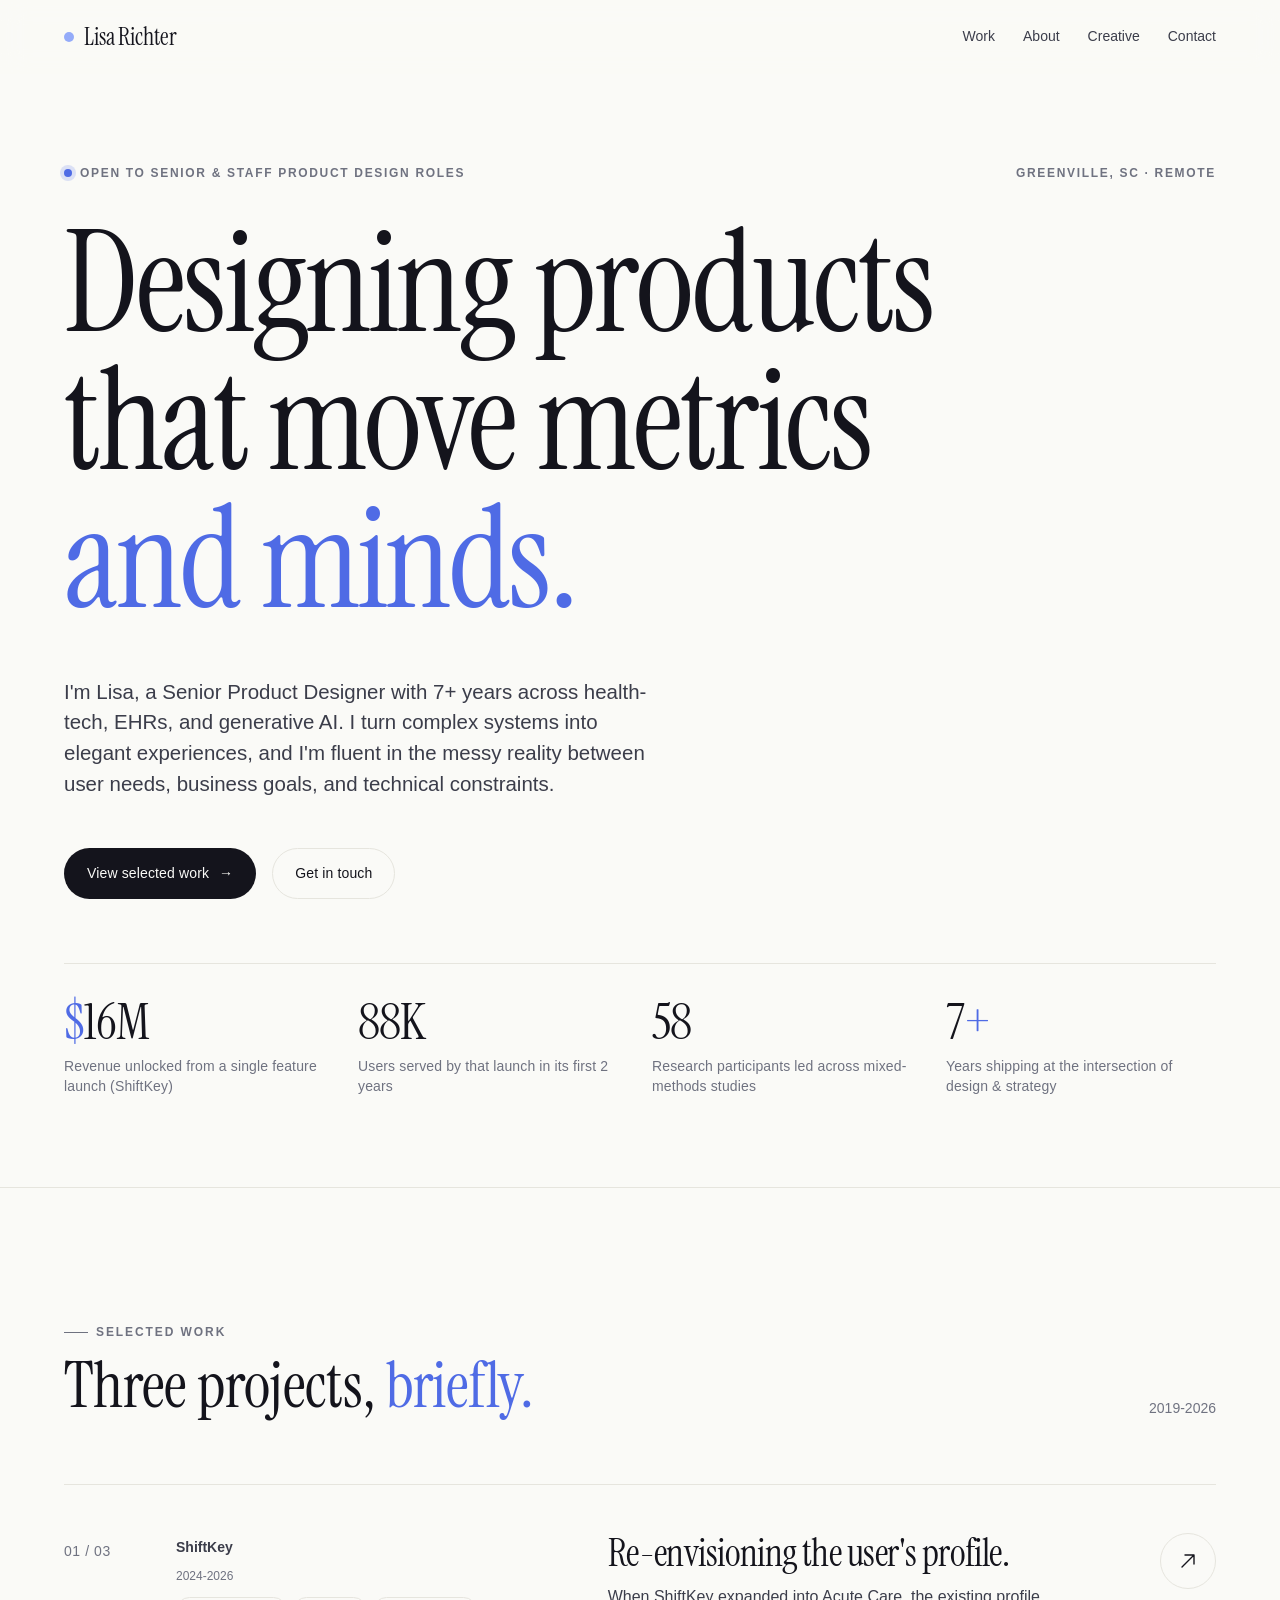
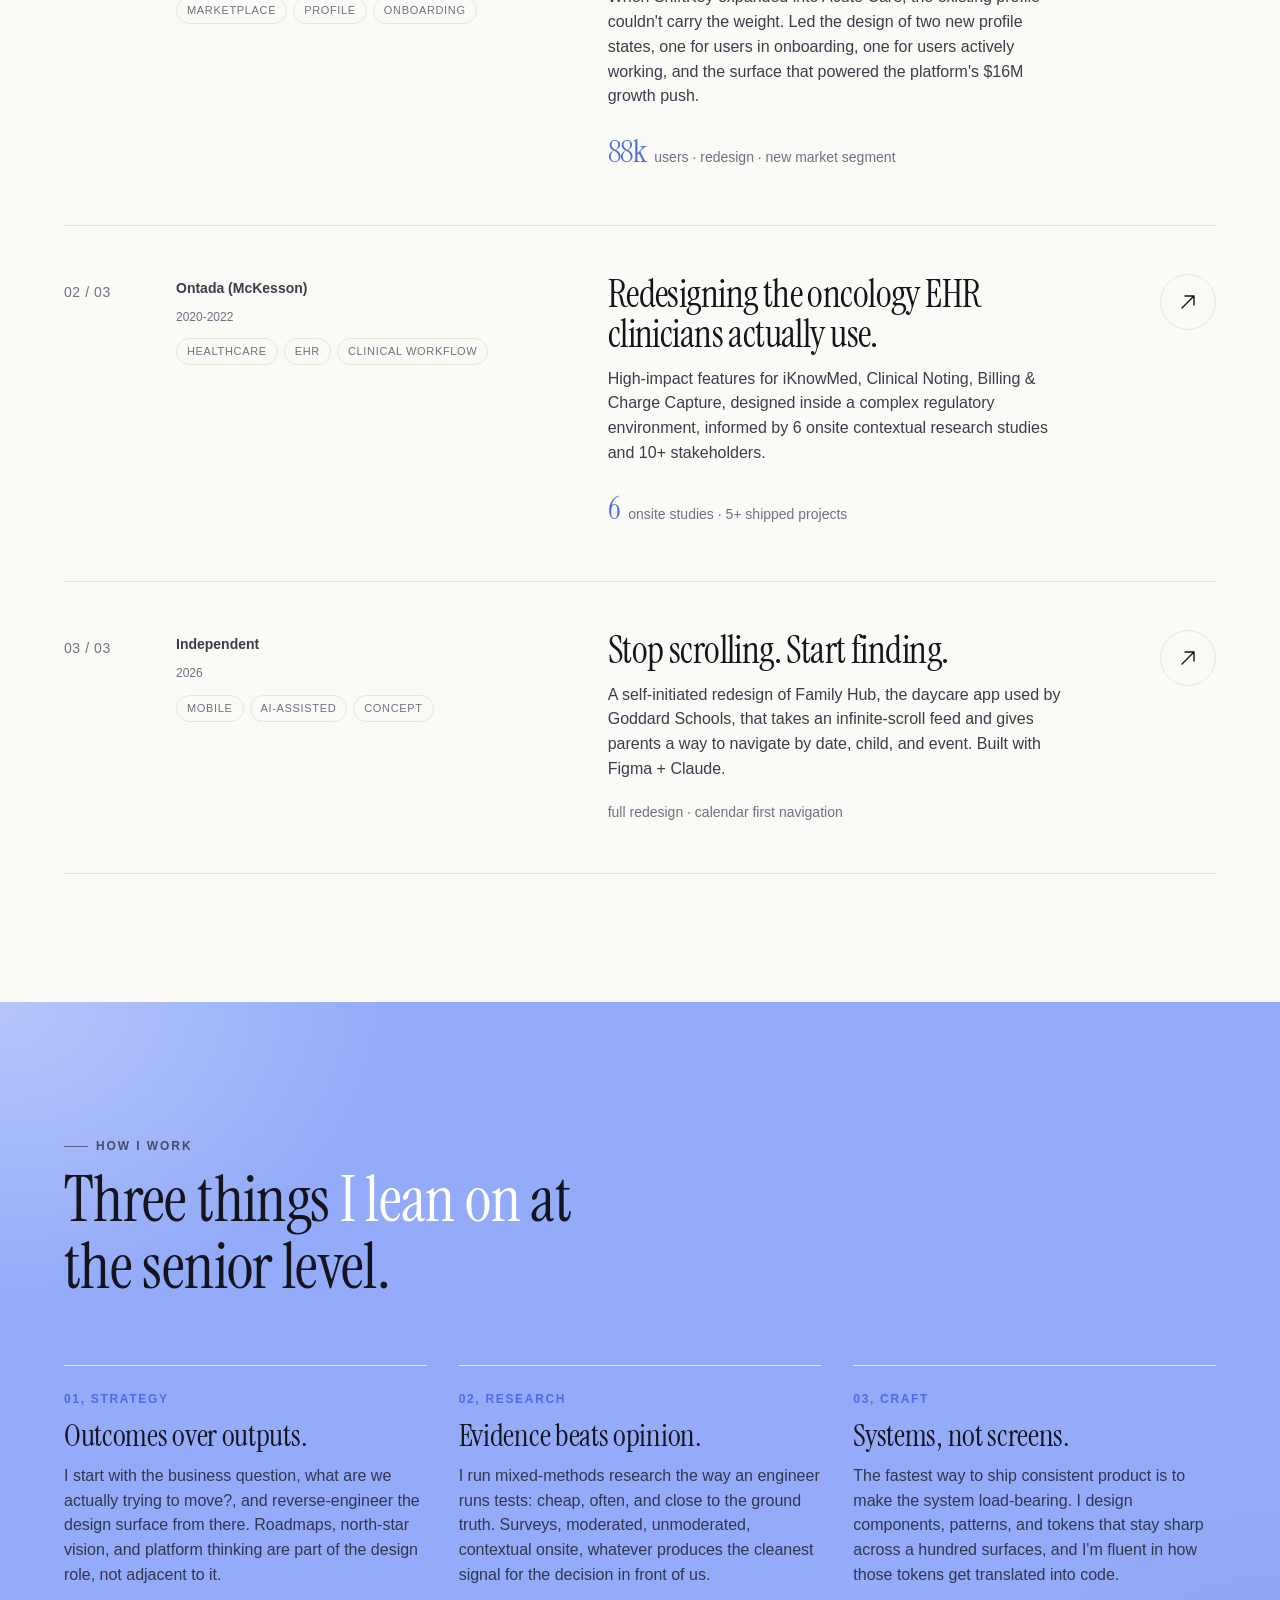
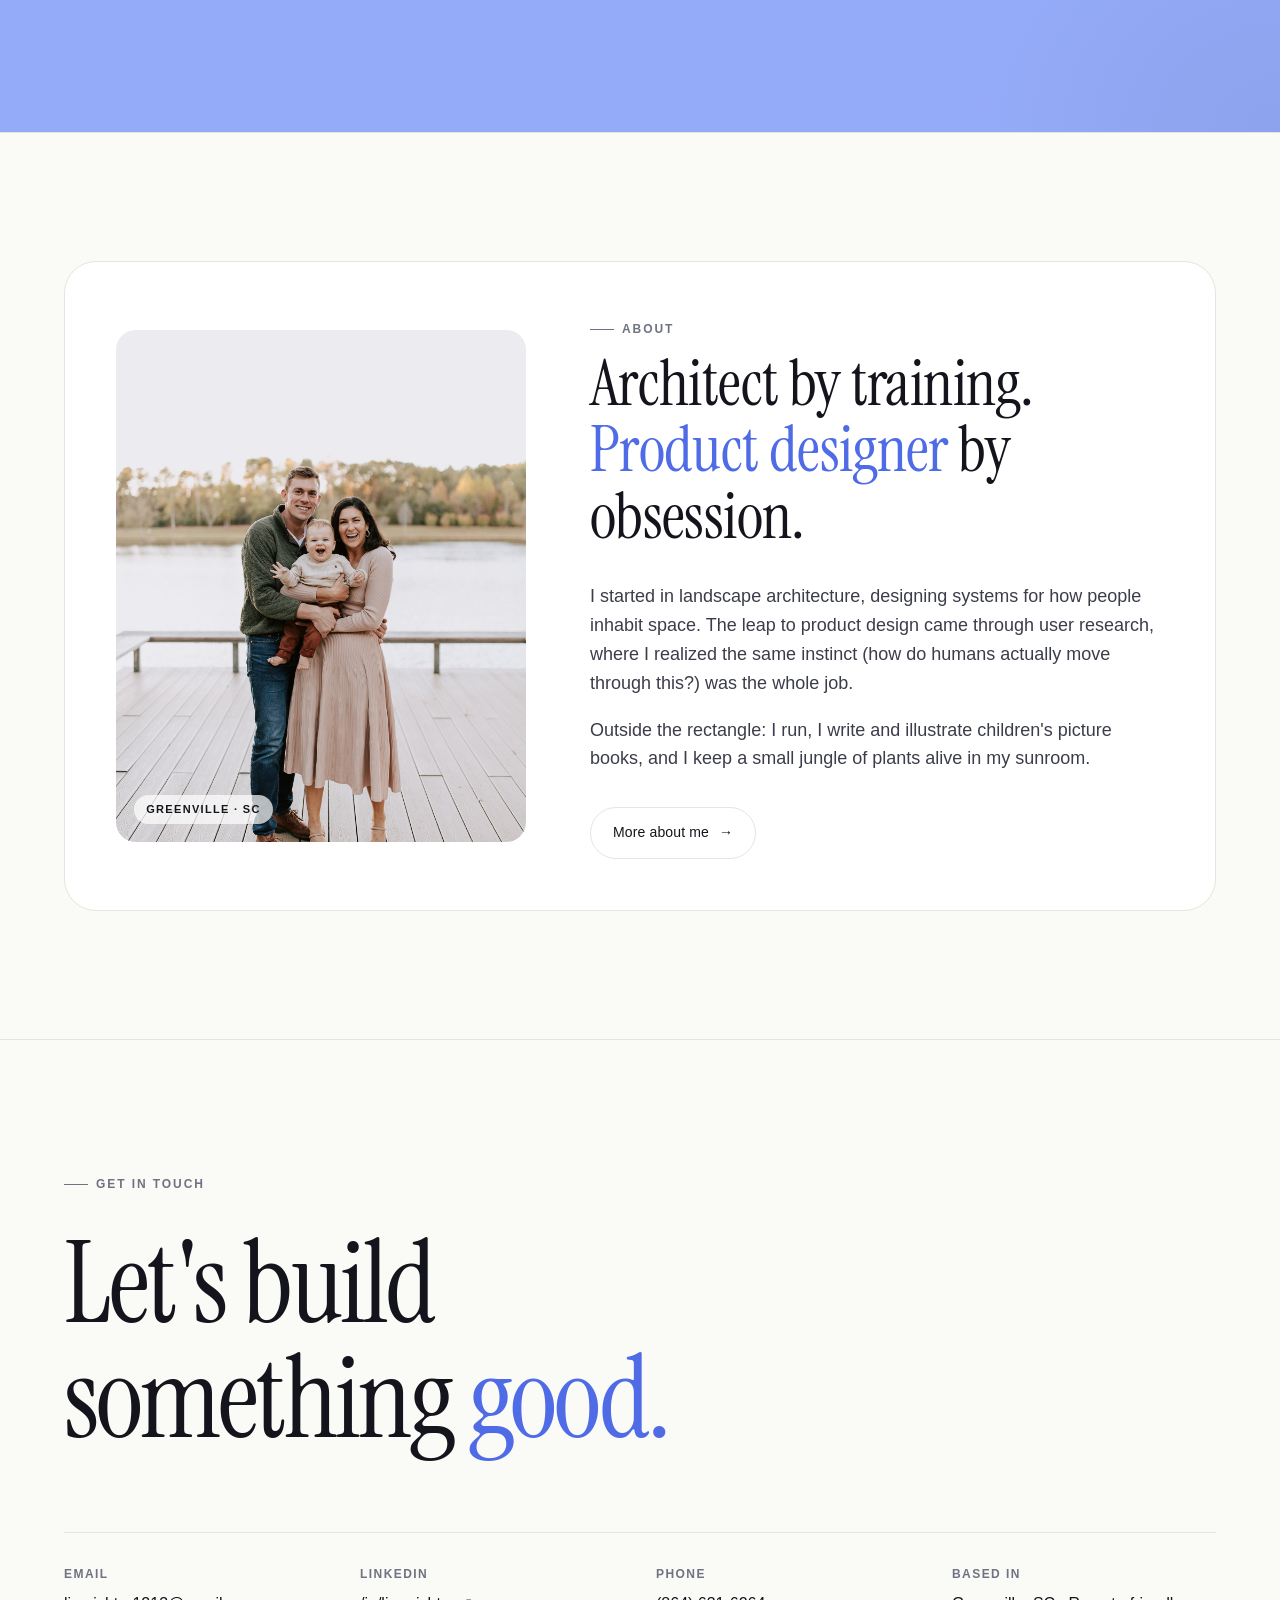
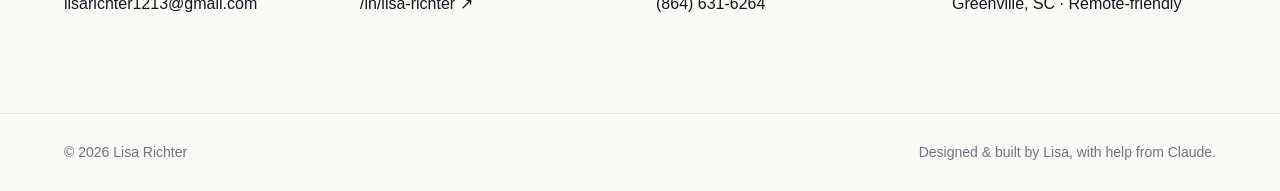
==== commit aaea7ee1: "Remove Impact at a glance section, give Approach the periwinkle band" ====
--- a/index.html
+++ b/index.html
@@ -164,46 +164,8 @@
       </div>
     </section>
 
-    <!-- ============ IMPACT BAND (DARK) ============ -->
-    <section class="band-dark">
-      <div class="container">
-        <div class="split">
-          <div class="reveal">
-            <span class="eyebrow">Impact at a glance</span>
-            <p class="pull mt-6">
-              Senior design isn't pixels. It's <span class="accent">decisions that compound</span>, across teams, quarters, and product surfaces.
-            </p>
-          </div>
-          <div class="reveal">
-            <p class="body-lg">
-              Below: a few ways that's shown up. Each number sits behind a story of stakeholder alignment, hard tradeoffs, and shipping under constraint. The case studies are where the work lives.
-            </p>
-          </div>
-        </div>
-
-        <div class="metric-grid">
-          <div class="metric reveal">
-            <div class="v"><span class="sym">$</span>16M</div>
-            <div class="l">Revenue unlocked in first 2 years from a single ShiftKey feature, projected to reach $40M.</div>
-          </div>
-          <div class="metric reveal">
-            <div class="v">88K</div>
-            <div class="l">Healthcare professionals served by that monetization feature.</div>
-          </div>
-          <div class="metric reveal">
-            <div class="v">58</div>
-            <div class="l">Users led through survey, moderated, and unmoderated research that prioritized the work.</div>
-          </div>
-          <div class="metric reveal">
-            <div class="v">10<span class="sym">+</span></div>
-            <div class="l">Cross-functional stakeholders aligned at Ontada (McKesson) inside a regulated environment.</div>
-          </div>
-        </div>
-      </div>
-    </section>
-
-    <!-- ============ APPROACH ============ -->
-    <section id="approach">
+    <!-- ============ APPROACH (BRIGHT BAND) ============ -->
+    <section id="approach" class="band-dark">
       <div class="container">
         <div class="section-head reveal">
           <div>
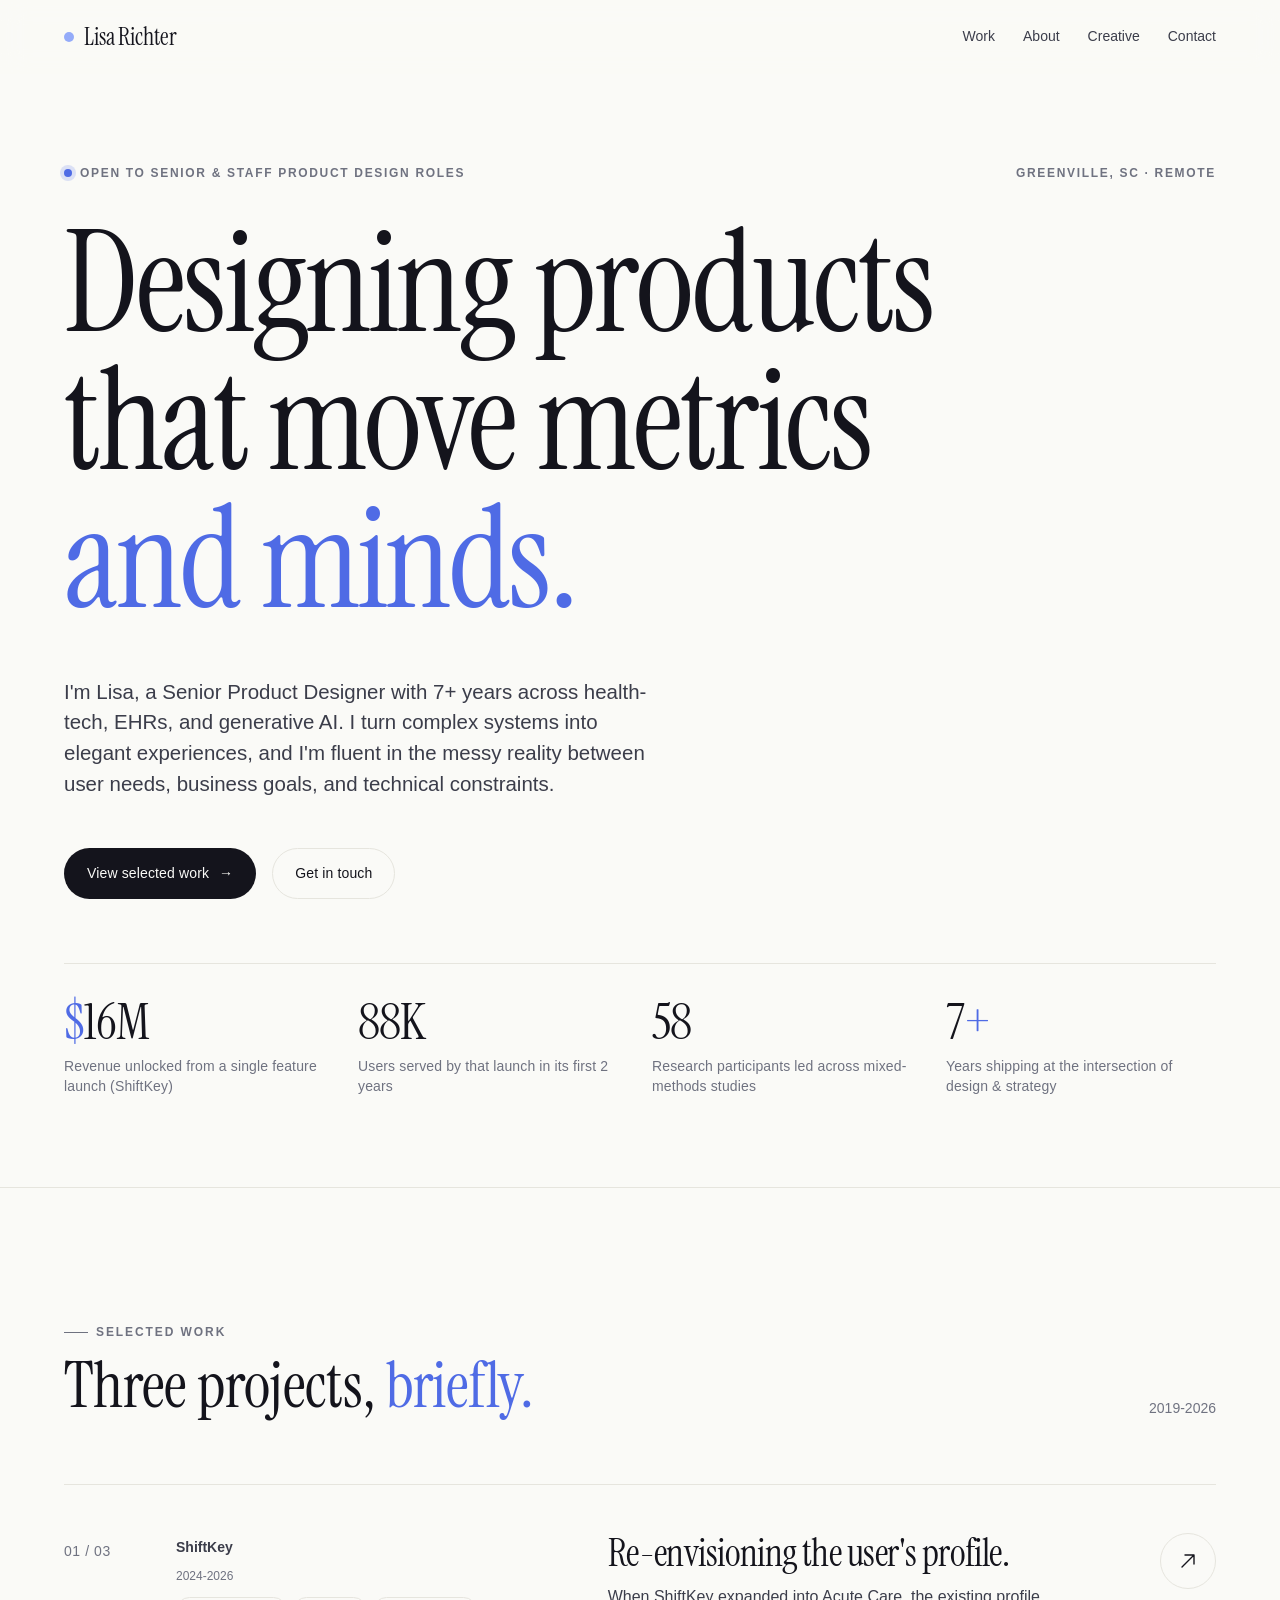
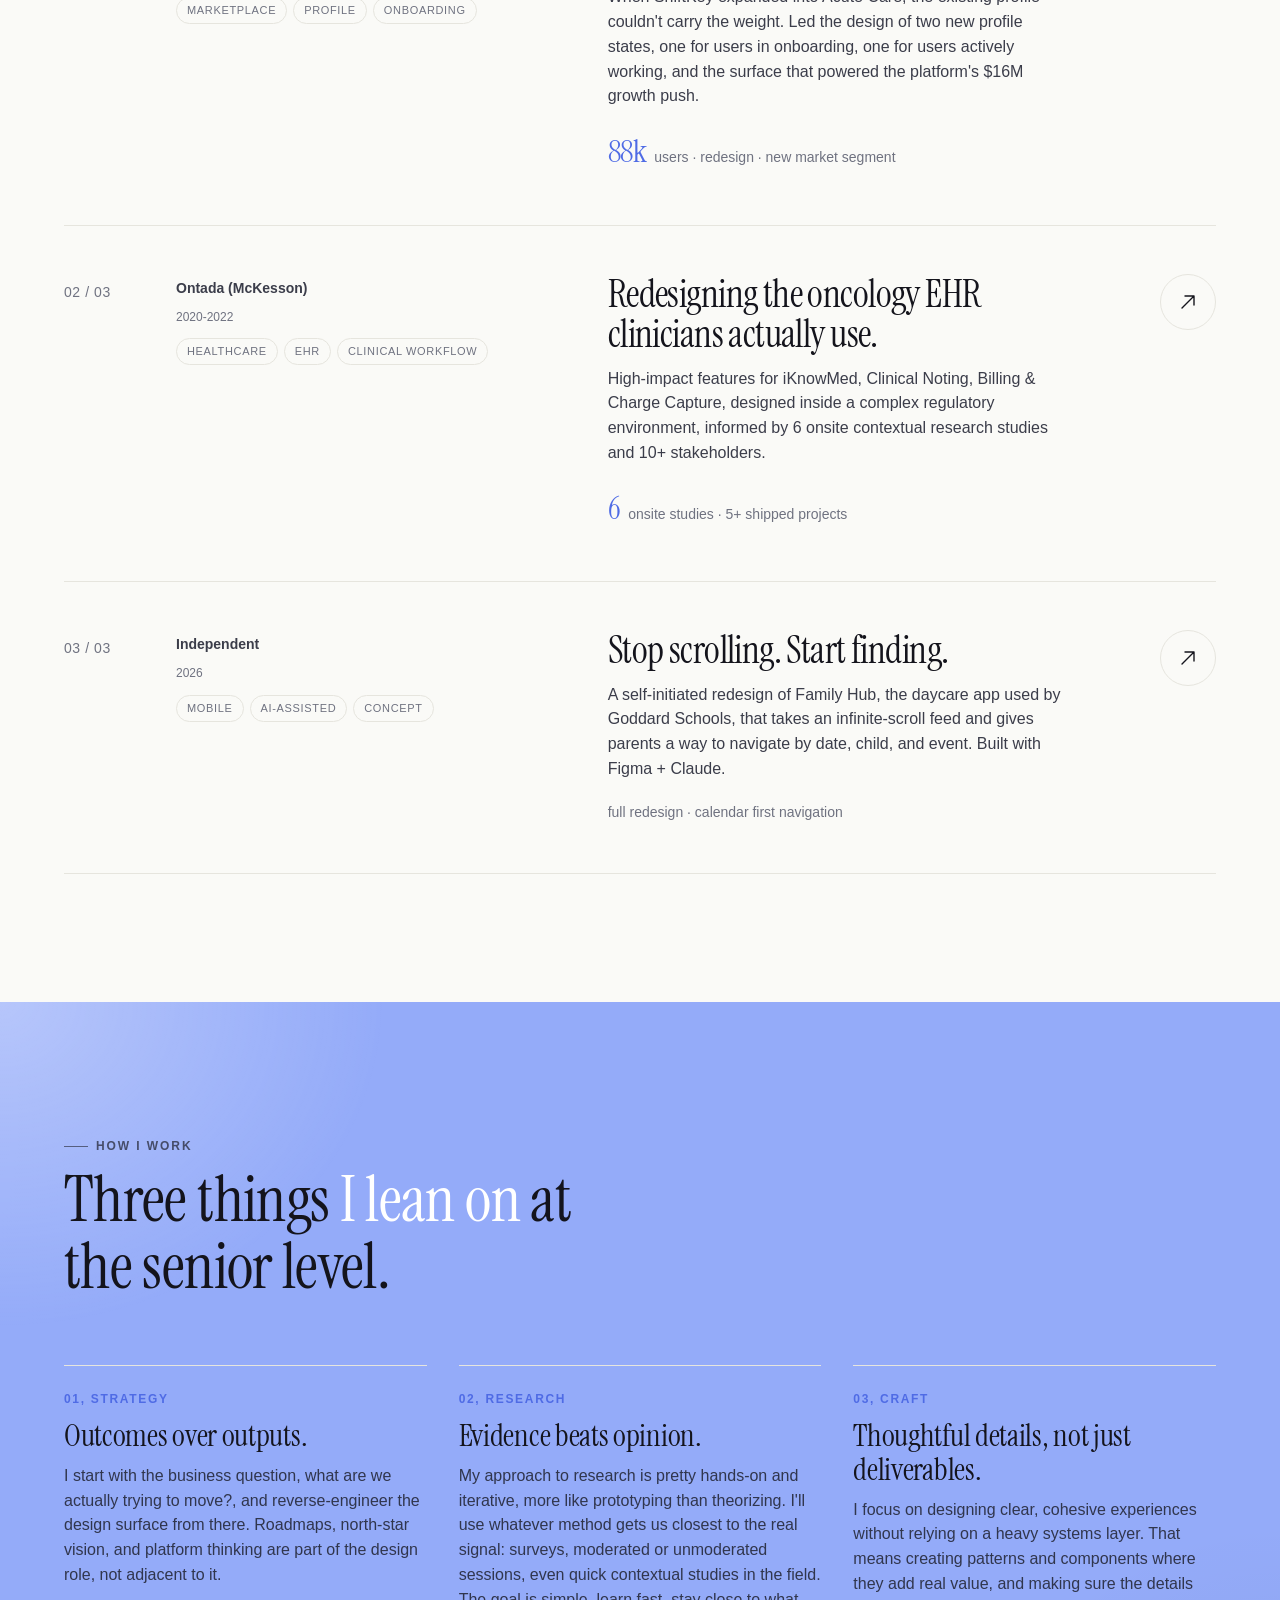
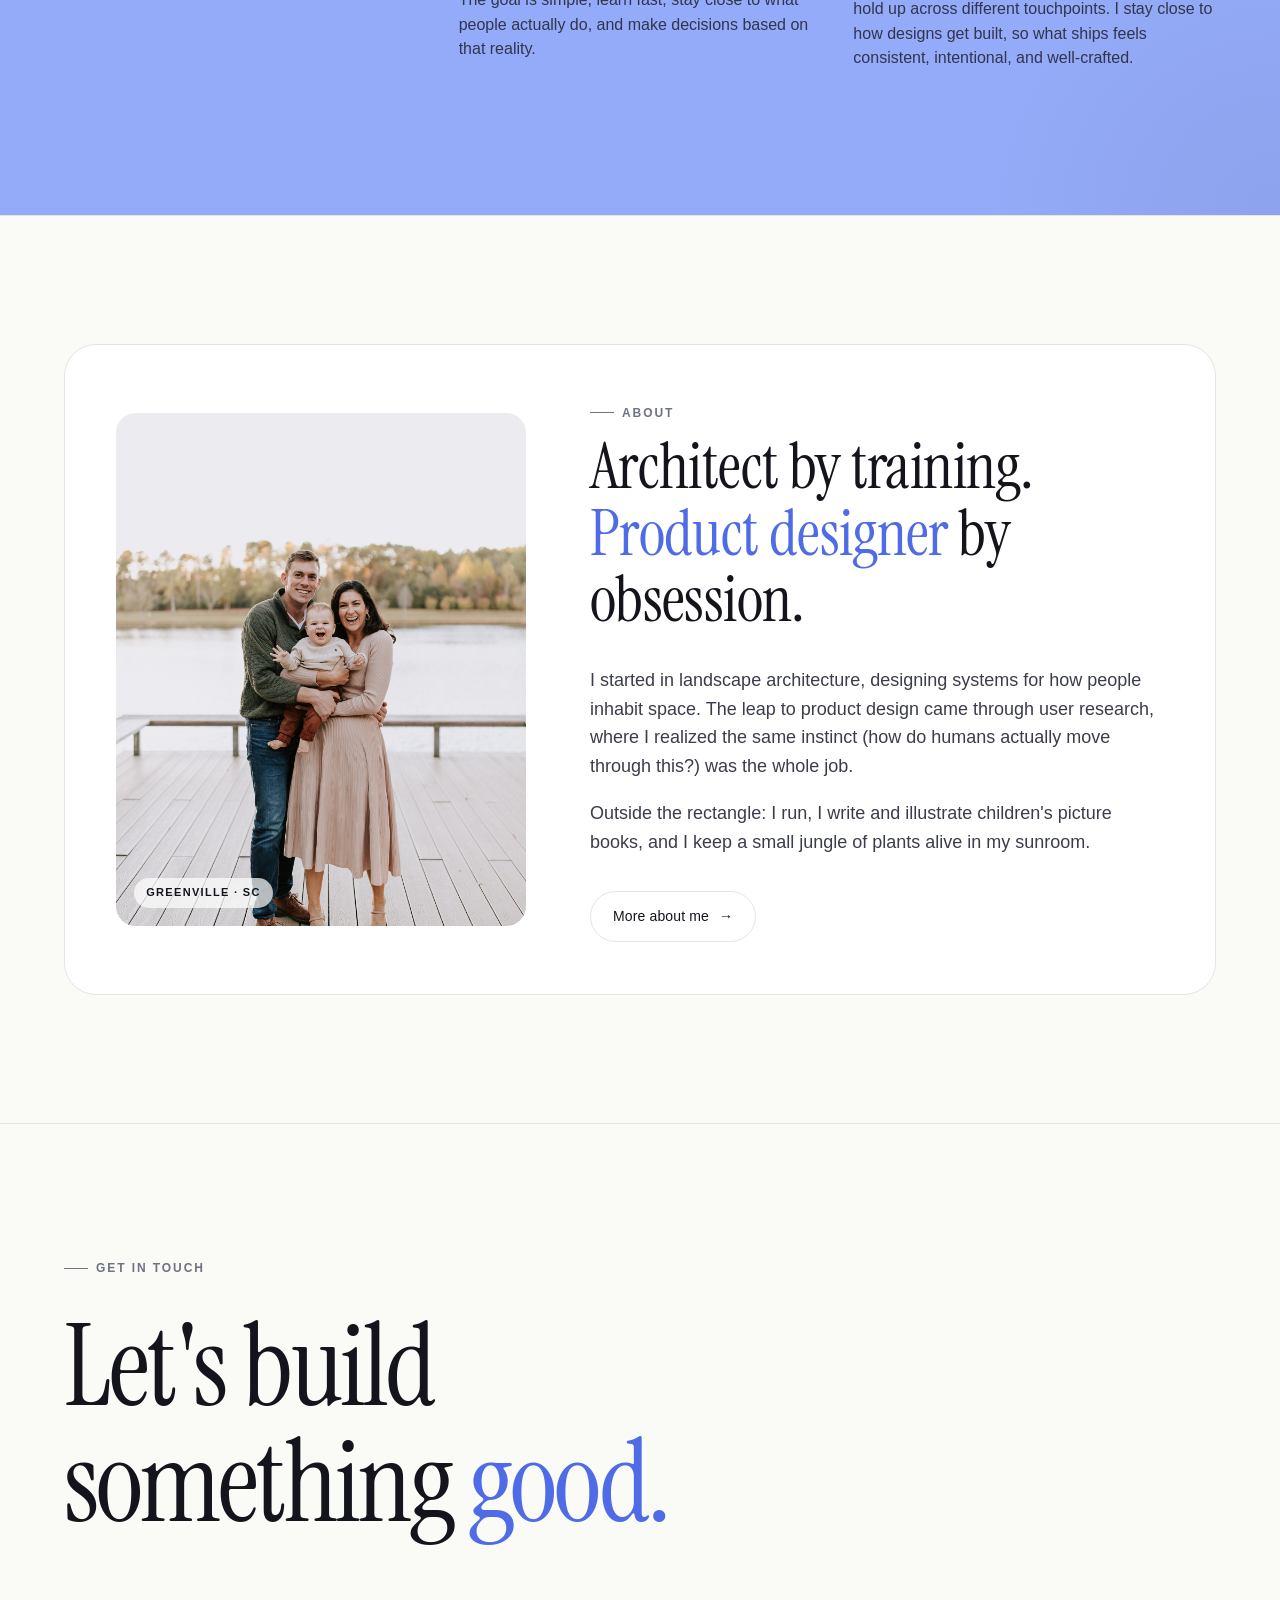
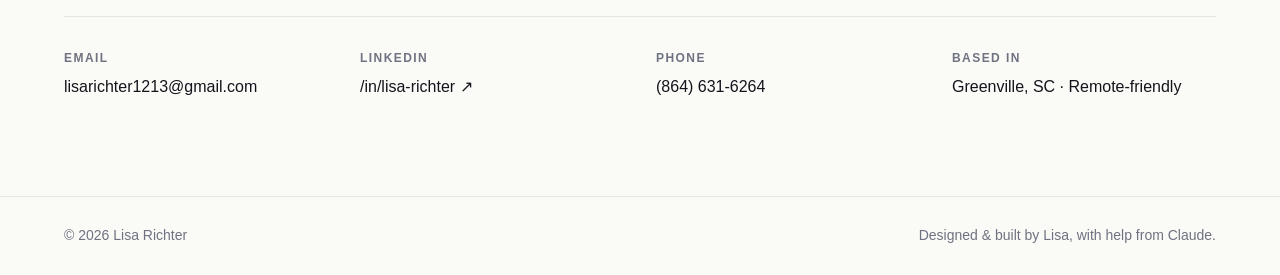
==== commit da341669: "Rewrite Research and Craft principles in How I work" ====
--- a/index.html
+++ b/index.html
@@ -183,12 +183,12 @@
           <div class="principle reveal">
             <div class="n">02, Research</div>
             <h4>Evidence beats opinion.</h4>
-            <p>I run mixed-methods research the way an engineer runs tests: cheap, often, and close to the ground truth. Surveys, moderated, unmoderated, contextual onsite, whatever produces the cleanest signal for the decision in front of us.</p>
+            <p>My approach to research is pretty hands-on and iterative, more like prototyping than theorizing. I'll use whatever method gets us closest to the real signal: surveys, moderated or unmoderated sessions, even quick contextual studies in the field. The goal is simple, learn fast, stay close to what people actually do, and make decisions based on that reality.</p>
           </div>
           <div class="principle reveal">
             <div class="n">03, Craft</div>
-            <h4>Systems, not screens.</h4>
-            <p>The fastest way to ship consistent product is to make the system load-bearing. I design components, patterns, and tokens that stay sharp across a hundred surfaces, and I'm fluent in how those tokens get translated into code.</p>
+            <h4>Thoughtful details, not just deliverables.</h4>
+            <p>I focus on designing clear, cohesive experiences without relying on a heavy systems layer. That means creating patterns and components where they add real value, and making sure the details hold up across different touchpoints. I stay close to how designs get built, so what ships feels consistent, intentional, and well-crafted.</p>
           </div>
         </div>
       </div>
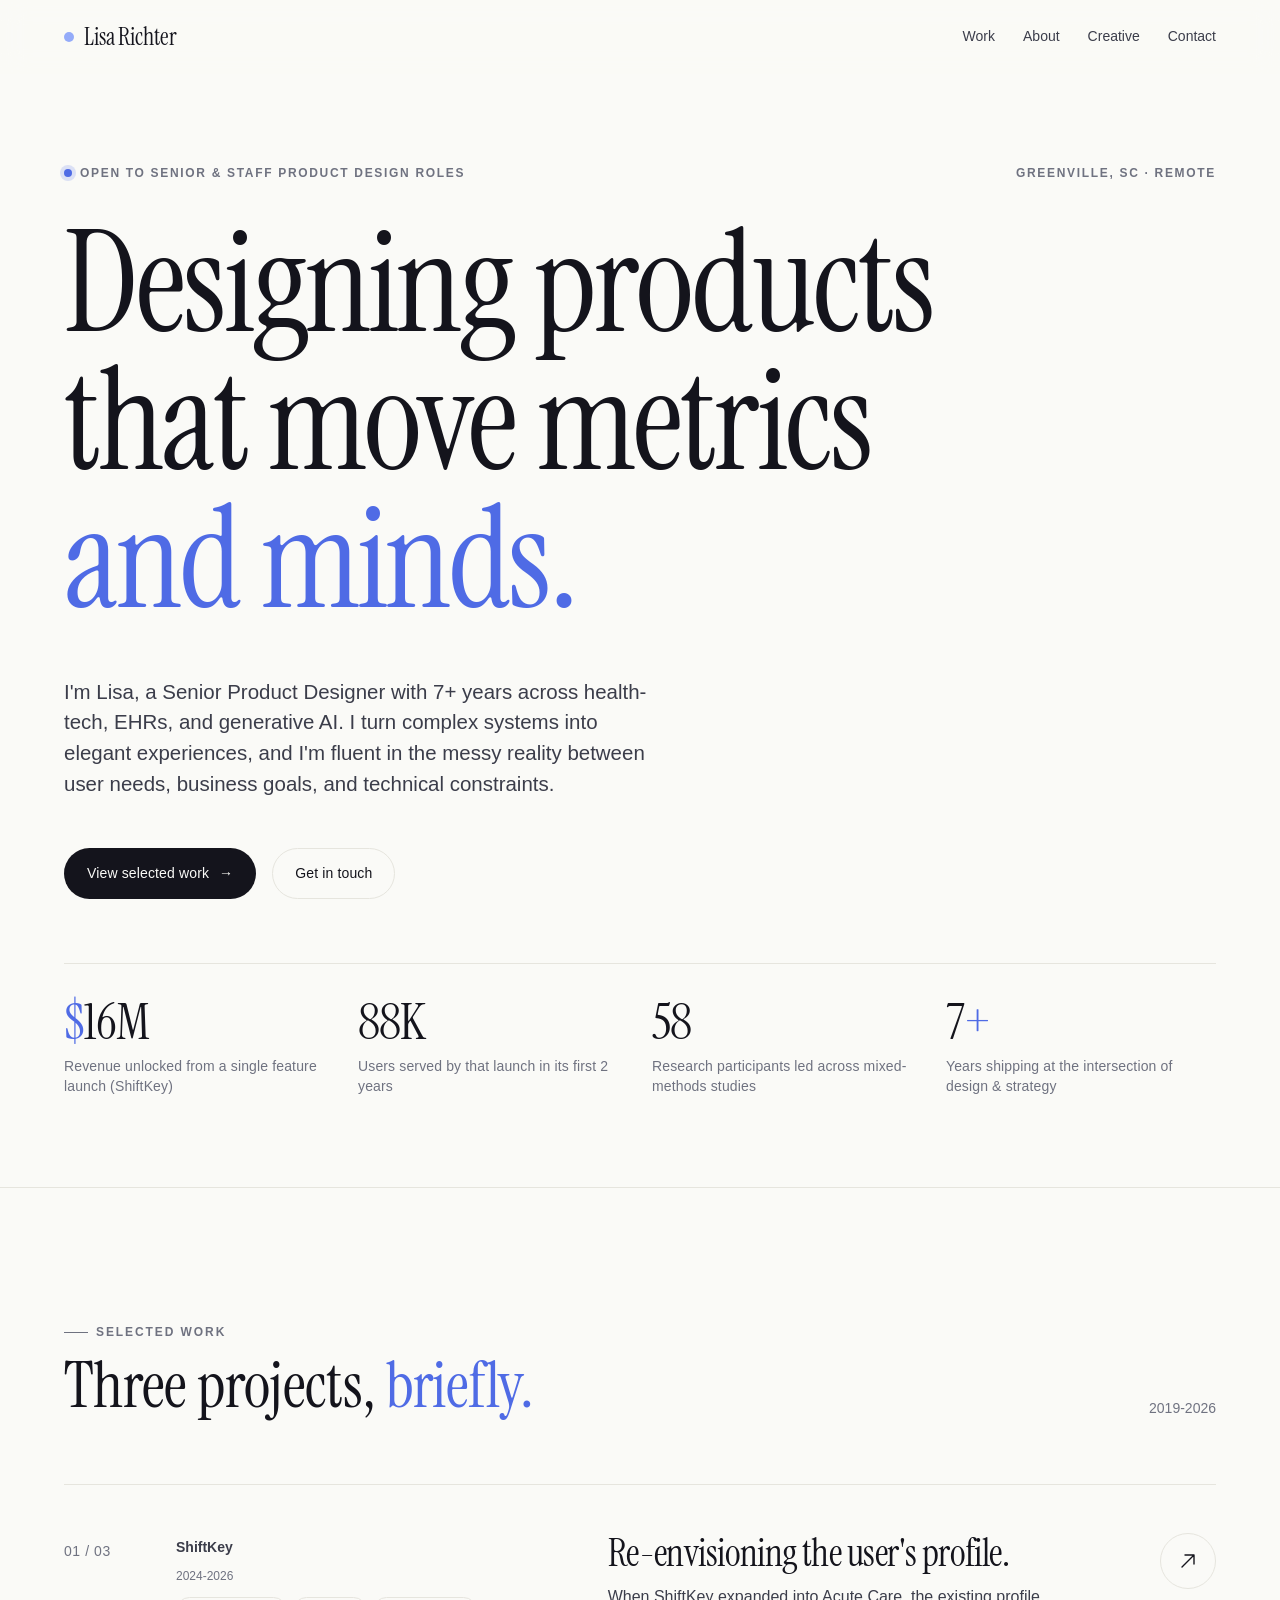
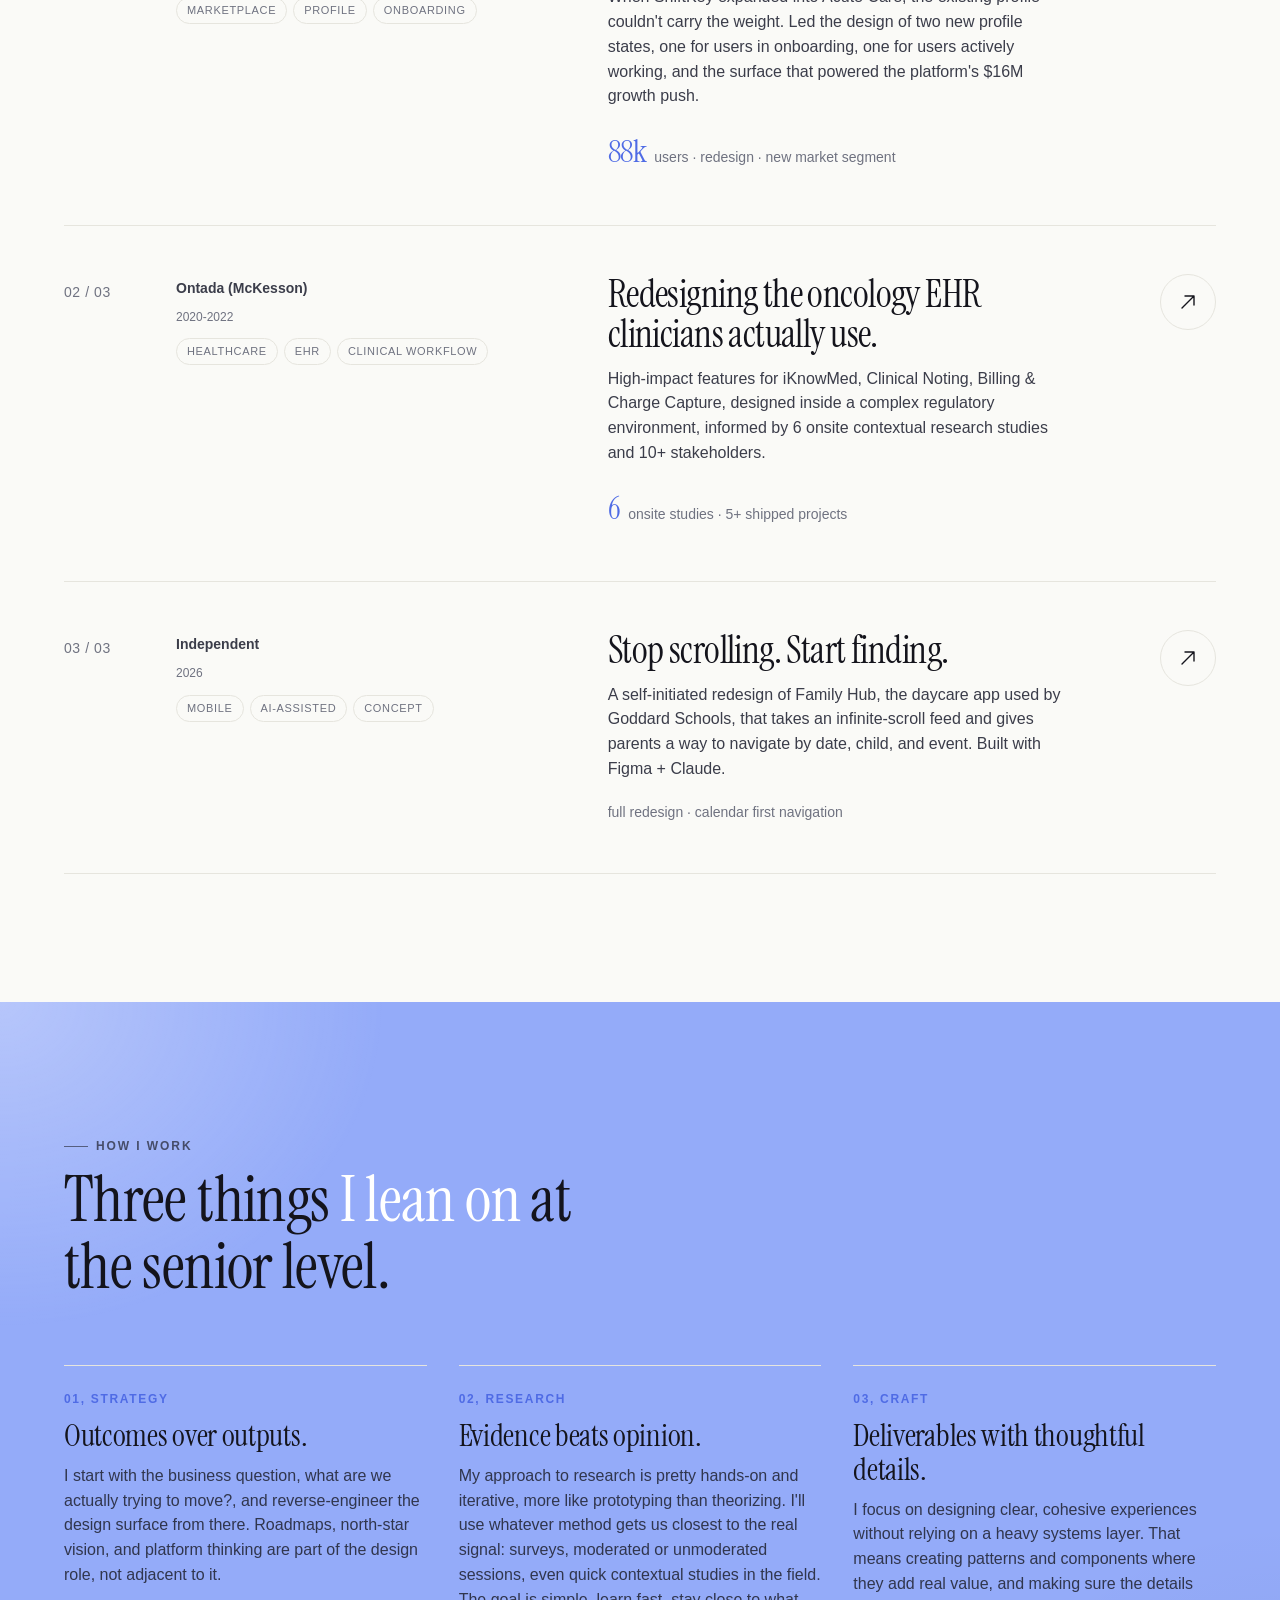
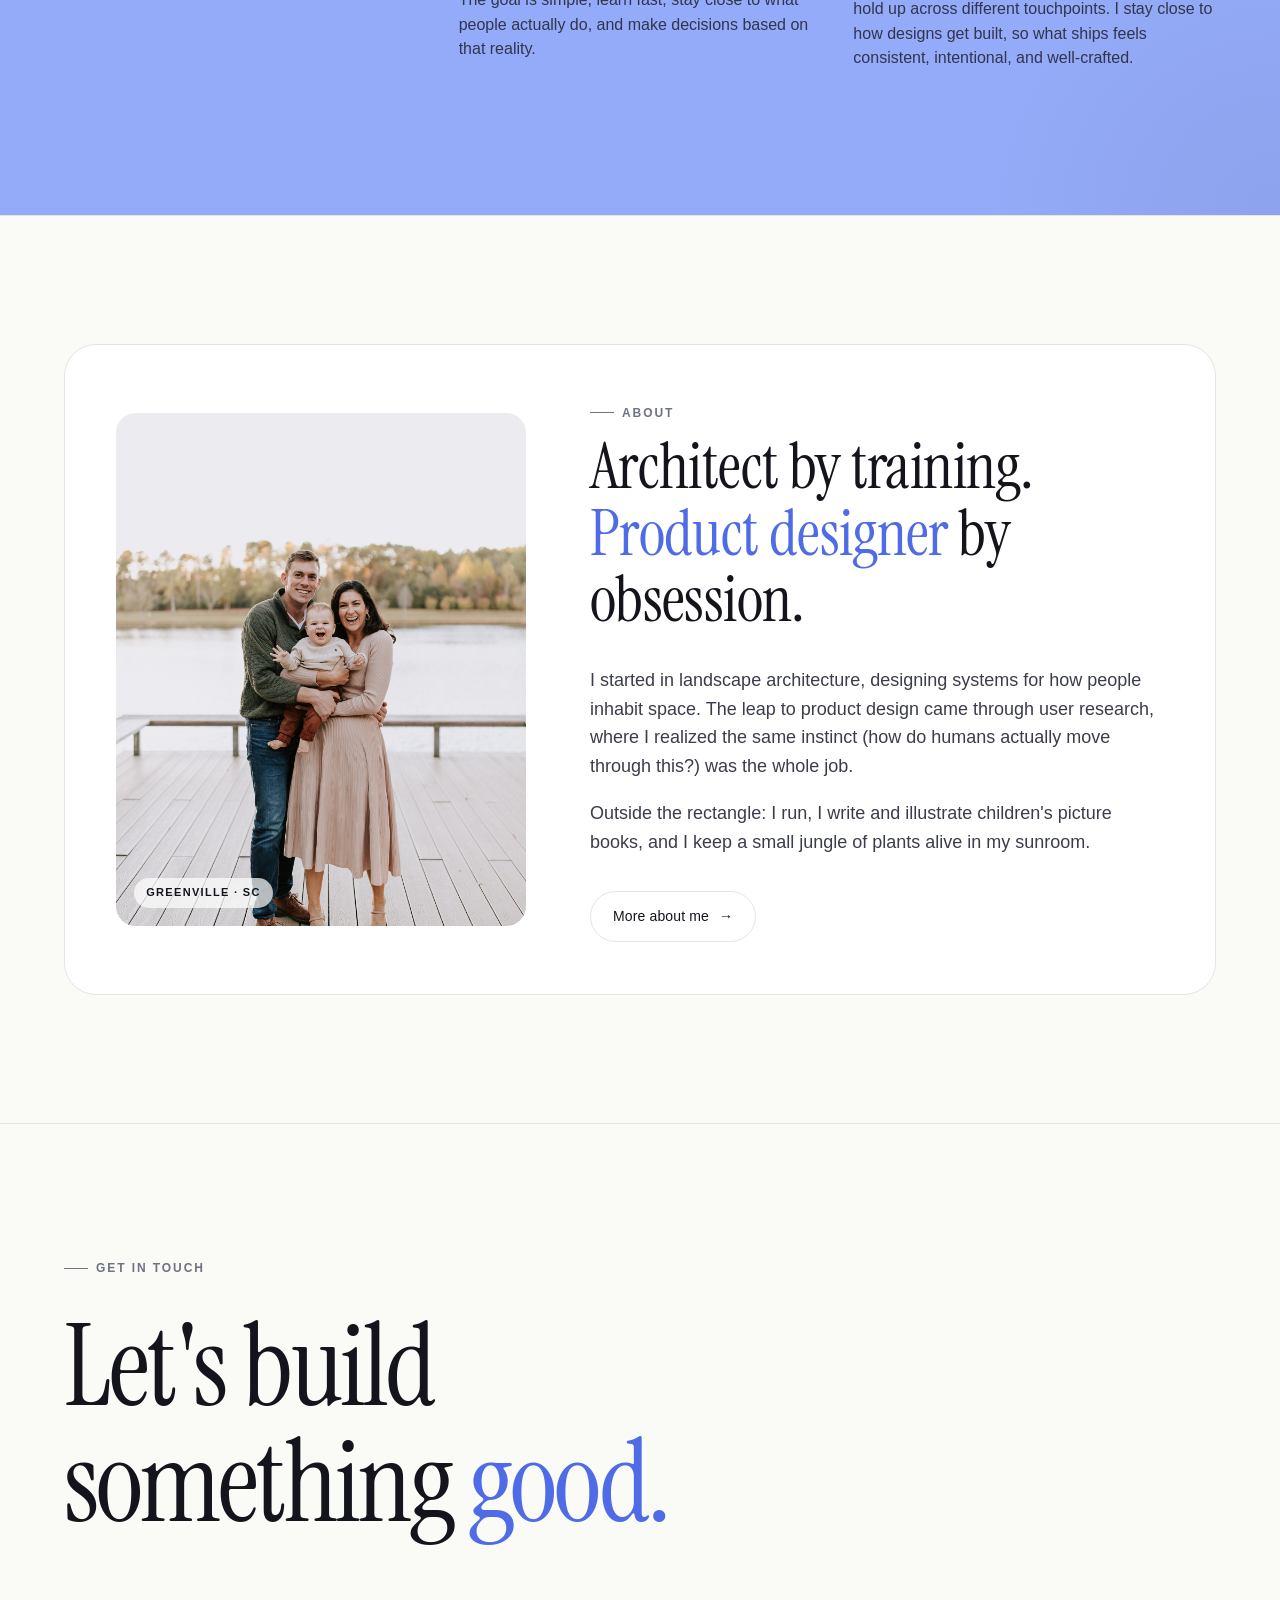
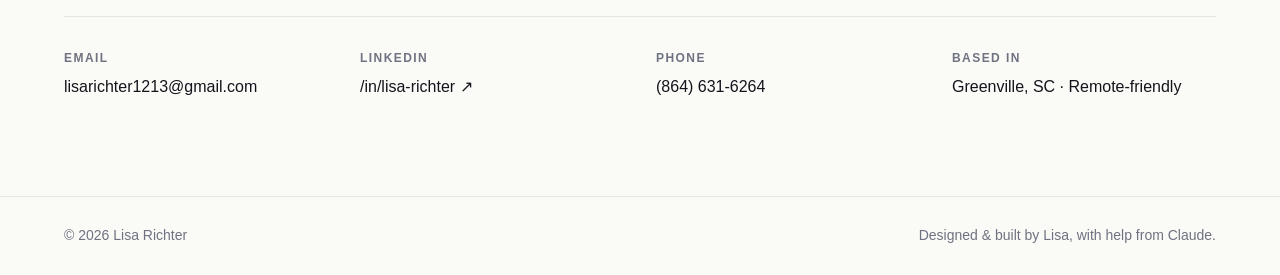
==== commit 176a53e4: "Rename Craft principle title to Deliverables with thoughtful details" ====
--- a/index.html
+++ b/index.html
@@ -187,7 +187,7 @@
           </div>
           <div class="principle reveal">
             <div class="n">03, Craft</div>
-            <h4>Thoughtful details, not just deliverables.</h4>
+            <h4>Deliverables with thoughtful details.</h4>
             <p>I focus on designing clear, cohesive experiences without relying on a heavy systems layer. That means creating patterns and components where they add real value, and making sure the details hold up across different touchpoints. I stay close to how designs get built, so what ships feels consistent, intentional, and well-crafted.</p>
           </div>
         </div>
